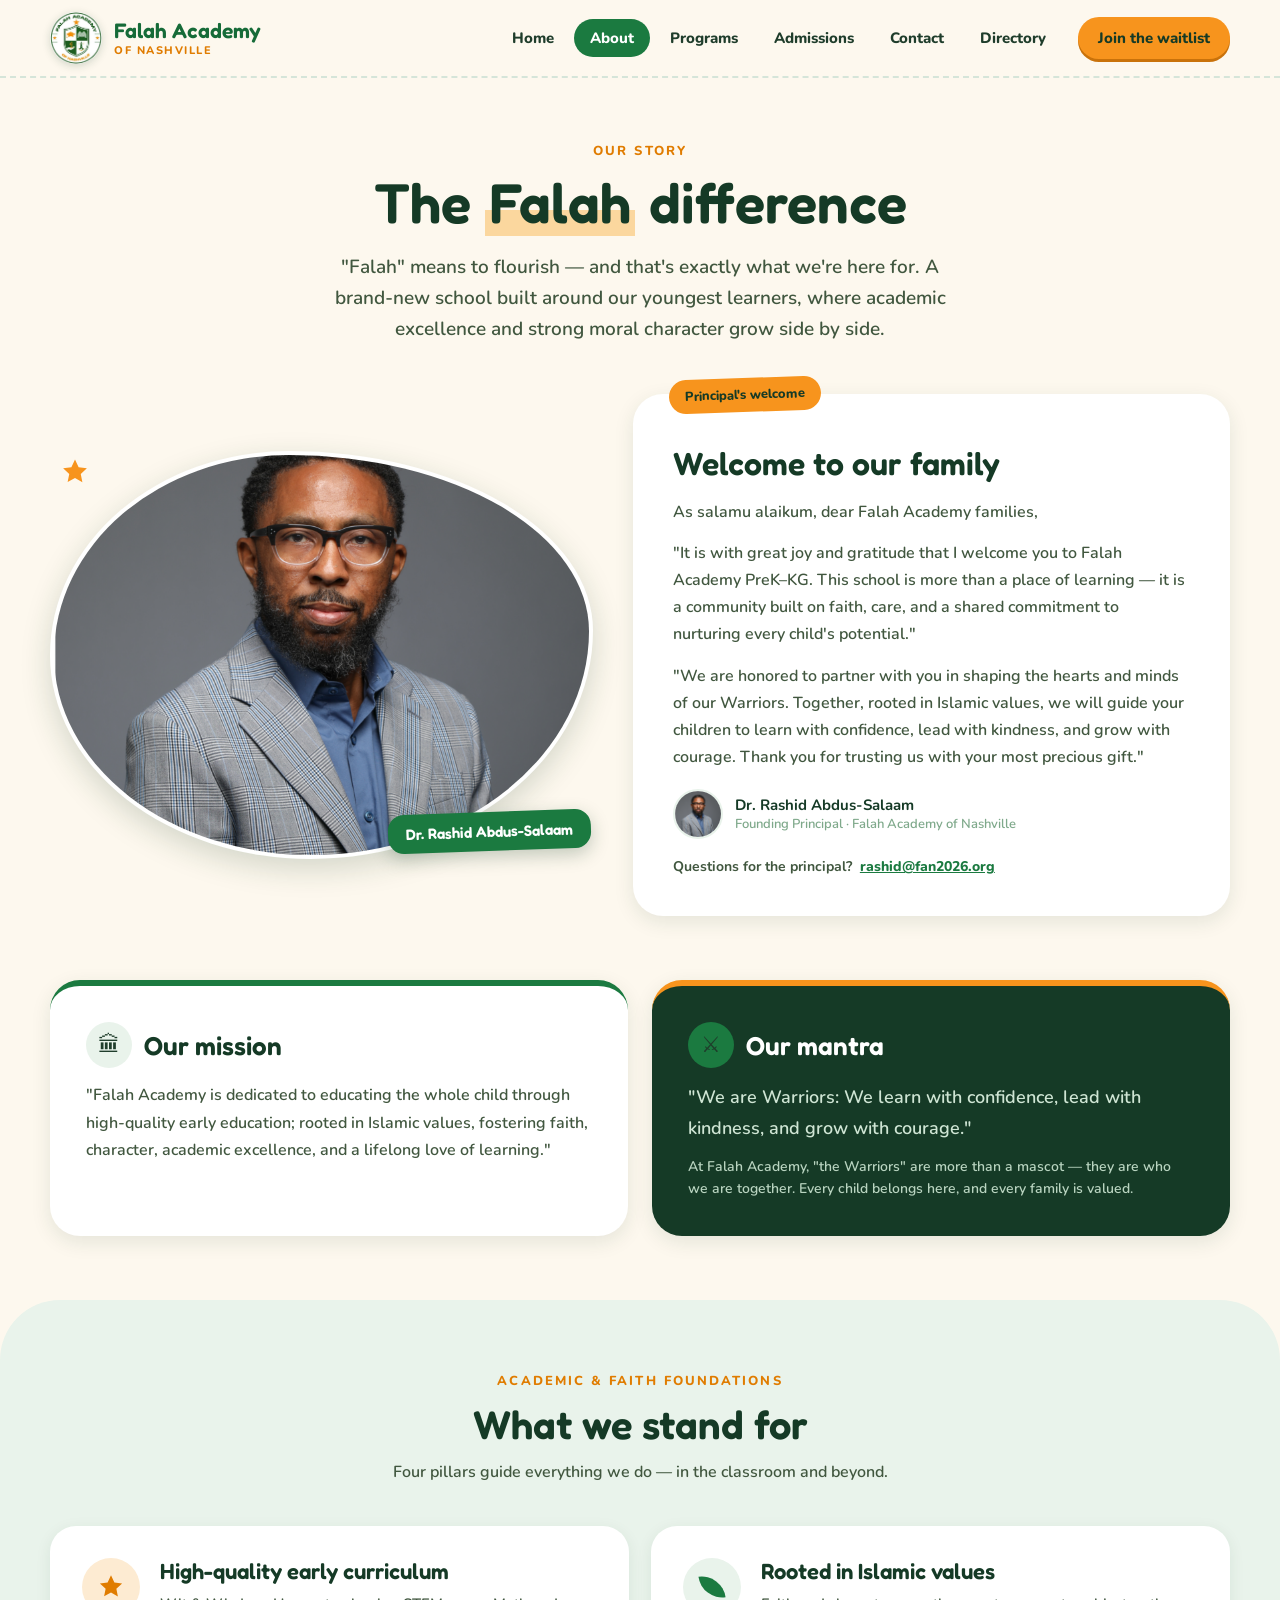
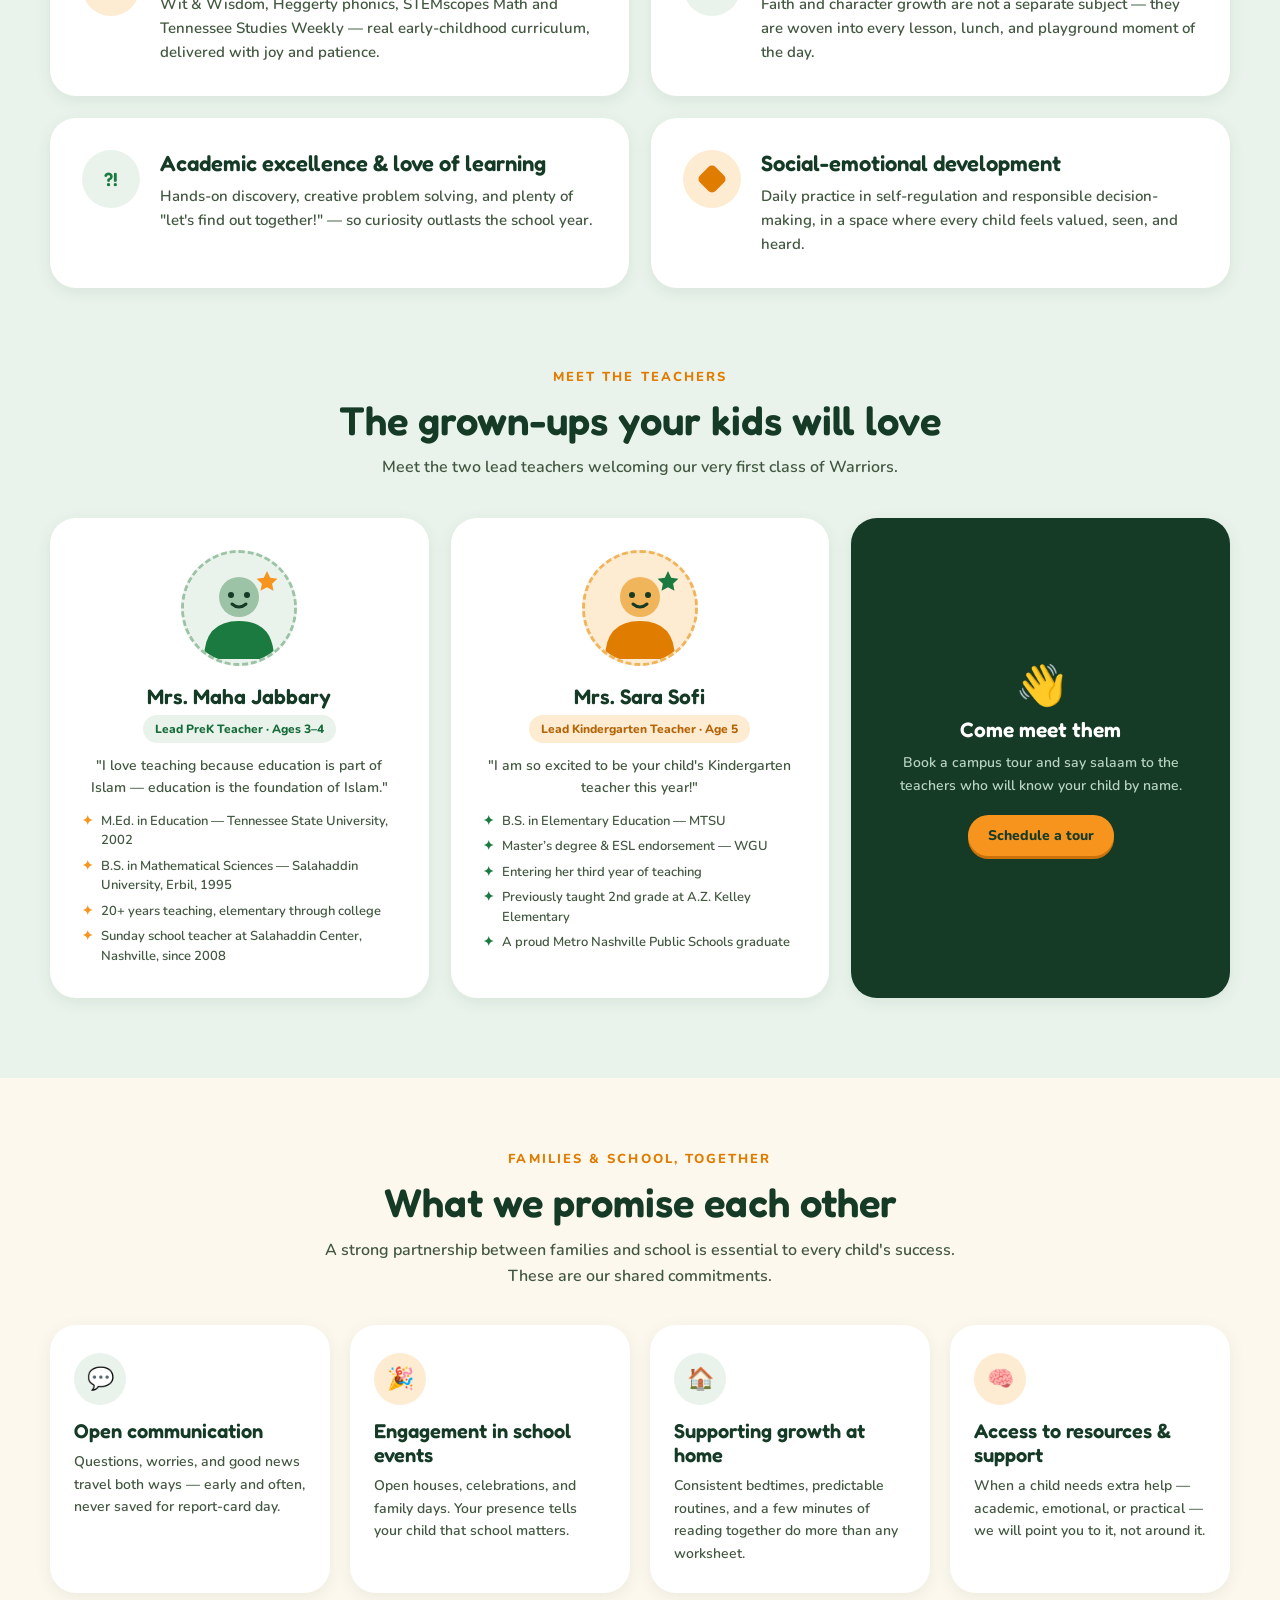
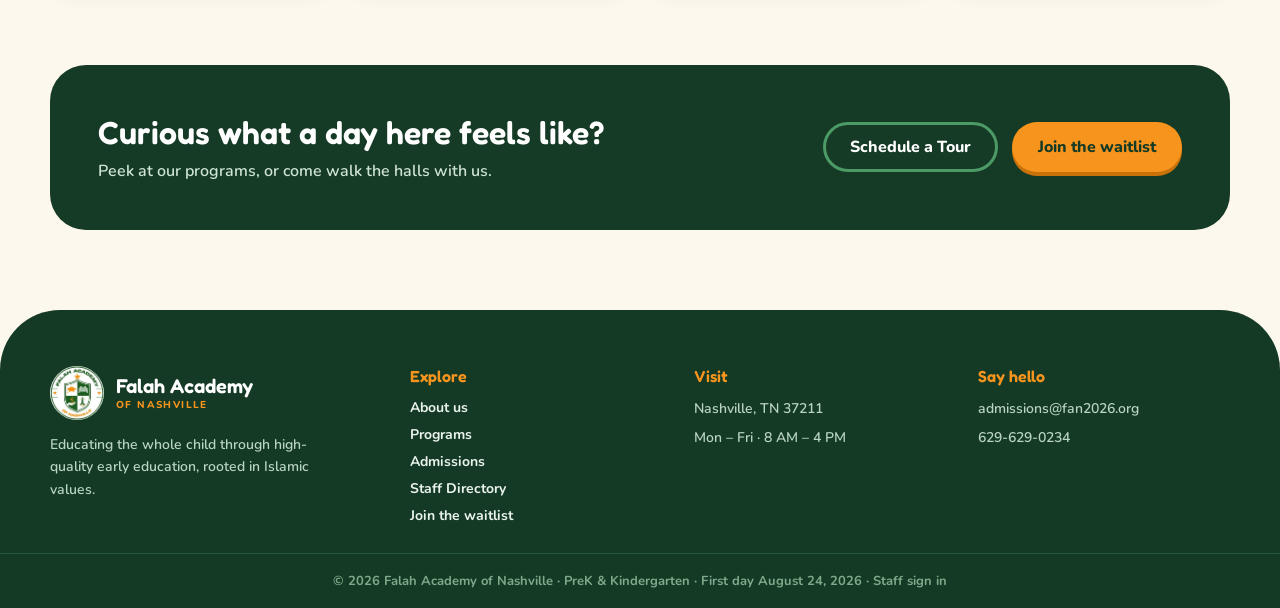
==== About.html @ 2a2e15cc "Add a public staff directory, editable by master accounts New Directory.html lists staff (name, role" ====
<!DOCTYPE html>
<html lang="en">
<head>
<meta charset="utf-8">
<meta name="viewport" content="width=device-width, initial-scale=1">
<title>About — Falah Academy of Nashville</title>
<link rel="preconnect" href="https://fonts.googleapis.com">
<link rel="preconnect" href="https://fonts.gstatic.com" crossorigin>
<link href="https://fonts.googleapis.com/css2?family=Fredoka:wght@400;500;600;700&family=Nunito:wght@400;600;700;800;900&display=swap" rel="stylesheet">
<link rel="icon" href="assets/logo.jpeg">
<meta name="description" content="Meet the team and mission behind Falah Academy of Nashville — academic excellence and strong moral character for PreK & Kindergarten.">
<style>
html,body{margin:0;padding:0;background:#FDF8EE;color:#1F3D2B;font-family:'Nunito',sans-serif}
a{color:#1B7A40}
a:hover{color:#E07C00}
::selection{background:#FBD79E}

.nav-link{text-decoration:none;font:800 15px 'Nunito',sans-serif;color:#1F3D2B;padding:9px 16px;border-radius:999px;transition:background .15s,color .15s}
.nav-link:hover{background:#E9F3EB;color:#1F3D2B}
.nav-link.active{color:#fff;background:#1B7A40}
.nav-link.active:hover{background:#1B7A40;color:#fff}

.cta-pill{text-decoration:none;font:800 15px 'Nunito',sans-serif;color:#153A26;background:#F7941D;padding:11px 20px;border-radius:999px;box-shadow:0 3px 0 #C9720A;white-space:nowrap;display:inline-block;transition:transform .15s,box-shadow .15s}
.cta-pill:hover{transform:translateY(-2px);box-shadow:0 5px 0 #C9720A;color:#153A26}

.cta-pill-lg{text-decoration:none;font:800 16px 'Nunito',sans-serif;color:#153A26;background:#F7941D;padding:14px 26px;border-radius:999px;box-shadow:0 4px 0 #C9720A;display:inline-block;transition:transform .15s}
.cta-pill-lg:hover{transform:translateY(-2px);color:#153A26}

.btn-outline{text-decoration:none;font:800 16px 'Nunito',sans-serif;color:#fff;border:3px solid #4C9A66;padding:11px 24px;border-radius:999px;display:inline-block;transition:background .15s,color .15s}
.btn-outline:hover{background:#1B7A40;color:#fff}

.contact-cta{text-decoration:none;font:800 14px 'Nunito',sans-serif;color:#153A26;background:#F7941D;padding:11px 20px;border-radius:999px;box-shadow:0 3px 0 #C9720A;display:inline-block;transition:transform .15s}
.contact-cta:hover{transform:translateY(-2px);color:#153A26}

.footer-link{color:#EAF3EC;text-decoration:none;transition:color .15s}
.footer-link:hover{color:#F7941D}

.footer-muted-link{color:#B9D4C0;text-decoration:none;transition:color .15s}
.footer-muted-link:hover{color:#F7941D}
</style>
<link rel="stylesheet" href="assets/site.css">
<script defer src="assets/site.js"></script>
</head>
<body>

<header style="position:sticky;top:0;z-index:50;background:rgba(253,248,238,.94);backdrop-filter:blur(8px);border-bottom:2px dashed #D5E5D9">
  <div class="hdr" style="max-width:1180px;margin:0 auto;padding:12px 24px;display:flex;align-items:center;gap:16px">
    <a href="index.html" style="display:flex;align-items:center;gap:12px;text-decoration:none;color:#153A26">
      <img src="assets/logo.jpeg" alt="Falah Academy of Nashville crest" style="width:52px;height:52px;border-radius:50%;background:#fff;object-fit:cover;box-shadow:0 2px 8px rgba(20,60,35,.18)">
      <span style="display:flex;flex-direction:column;line-height:1.05">
        <span style="font:600 21px 'Fredoka',sans-serif;color:#166B38">Falah Academy</span>
        <span style="font:800 11px 'Nunito',sans-serif;letter-spacing:.14em;text-transform:uppercase;color:#E07C00">of Nashville</span>
      </span>
    </a>
    <nav style="margin-left:auto;display:flex;align-items:center;gap:4px">
      <a href="index.html" class="nav-link">Home</a>
      <a href="About.html" class="nav-link active">About</a>
      <a href="Programs.html" class="nav-link">Programs</a>
      <a href="Admissions.html" class="nav-link">Admissions</a>
      <a href="Contact.html" class="nav-link">Contact</a>
      <a href="Directory.html" class="nav-link">Directory</a>
    </nav>
    <a href="Apply.html" class="cta-pill">Join the waitlist</a>
  </div>
</header>

<section style="max-width:1180px;margin:0 auto;padding:64px 24px 48px;text-align:center">
  <div style="font:800 13px 'Nunito',sans-serif;letter-spacing:.16em;text-transform:uppercase;color:#E07C00;margin-bottom:12px">Our story</div>
  <h1 style="font:600 56px/1.1 'Fredoka',sans-serif;color:#153A26;margin:0 0 18px">The <span style="background:linear-gradient(transparent 62%, #FBD79E 62%);padding:0 4px">Falah</span> difference</h1>
  <p style="font:600 19px/1.65 'Nunito',sans-serif;color:#41573F;max-width:640px;margin:0 auto;text-wrap:pretty">"Falah" means to flourish — and that's exactly what we're here for. A brand-new school built around our youngest learners, where academic excellence and strong moral character grow side by side.</p>
</section>

<section class="rg2" style="max-width:1180px;margin:0 auto;padding:0 24px 64px;display:grid;grid-template-columns:1fr 1.1fr;gap:40px;align-items:center">
  <div style="position:relative">
    <div style="padding:4px;background:#fff;border-radius:44% 56% 52% 48% / 50% 44% 56% 50%;box-shadow:0 10px 30px rgba(20,60,35,.18)">
      <img src="assets/principal.png" alt="Dr. Rashid Abdus-Salaam, Founding Principal" style="display:block;width:100%;height:400px;object-fit:cover;border-radius:44% 56% 52% 48% / 50% 44% 56% 50%">
    </div>
    <div style="position:absolute;bottom:8px;right:2px;background:#1B7A40;color:#fff;font:600 15px 'Fredoka',sans-serif;padding:10px 18px;border-radius:16px;box-shadow:0 6px 18px rgba(20,60,35,.25);transform:rotate(-2deg)">Dr. Rashid Abdus-Salaam</div>
    <svg viewBox="0 0 24 24" style="position:absolute;top:6px;left:10px;width:30px;height:30px;fill:#F7941D"><path d="M12 2l2.9 6.2 6.6.8-4.9 4.6 1.3 6.5L12 16.8 6.1 20l1.3-6.5L2.5 9l6.6-.8z"></path></svg>
  </div>
  <div style="background:#fff;border-radius:30px;padding:40px;box-shadow:0 6px 20px rgba(20,60,35,.10);position:relative">
    <div style="position:absolute;top:-16px;left:36px;background:#F7941D;color:#153A26;font:800 13px 'Nunito',sans-serif;padding:8px 16px;border-radius:999px;transform:rotate(-2deg)">Principal's welcome</div>
    <h2 style="font:600 32px 'Fredoka',sans-serif;color:#153A26;margin:10px 0 16px">Welcome to our family</h2>
    <p style="font:600 16px/1.7 'Nunito',sans-serif;color:#41573F;margin:0 0 14px">As salamu alaikum, dear Falah Academy families,</p>
    <p style="font:600 16px/1.7 'Nunito',sans-serif;color:#41573F;margin:0 0 14px">"It is with great joy and gratitude that I welcome you to Falah Academy PreK&ndash;KG. This school is more than a place of learning &mdash; it is a community built on faith, care, and a shared commitment to nurturing every child's potential."</p>
    <p style="font:600 16px/1.7 'Nunito',sans-serif;color:#41573F;margin:0 0 18px">"We are honored to partner with you in shaping the hearts and minds of our Warriors. Together, rooted in Islamic values, we will guide your children to learn with confidence, lead with kindness, and grow with courage. Thank you for trusting us with your most precious gift."</p>
    <div style="display:flex;align-items:center;gap:12px;margin-bottom:18px">
      <img src="assets/principal.png" alt="" style="width:46px;height:46px;border-radius:50%;object-fit:cover;border:2px solid #E9F3EB">
      <div><div style="font:700 15px 'Nunito',sans-serif;color:#153A26">Dr. Rashid Abdus-Salaam</div><div style="font:600 13px 'Nunito',sans-serif;color:#7FA98B">Founding Principal · Falah Academy of Nashville</div></div>
    </div>
    <div style="display:flex;gap:8px;flex-wrap:wrap;align-items:center;font:700 14px 'Nunito',sans-serif;color:#41573F">
      <span>Questions for the principal?</span><a href="mailto:rashid@fan2026.org" style="font-weight:800">rashid@fan2026.org</a>
    </div>
  </div>
</section>

<section style="max-width:1180px;margin:0 auto;padding:0 24px 64px">
  <div class="rg2" style="display:grid;grid-template-columns:1fr 1fr;gap:24px">
    <div style="background:#fff;border-radius:30px;padding:36px;box-shadow:0 6px 20px rgba(20,60,35,.10);border-top:6px solid #1B7A40">
      <div style="display:flex;align-items:center;gap:12px;margin-bottom:14px">
        <div style="width:46px;height:46px;border-radius:50%;background:#E9F3EB;display:flex;align-items:center;justify-content:center;font-size:22px">&#127963;</div>
        <h2 style="font:600 26px 'Fredoka',sans-serif;color:#153A26;margin:0">Our mission</h2>
      </div>
      <p style="font:600 16px/1.7 'Nunito',sans-serif;color:#41573F;margin:0">"Falah Academy is dedicated to educating the whole child through high-quality early education; rooted in Islamic values, fostering faith, character, academic excellence, and a lifelong love of learning."</p>
    </div>
    <div style="background:#153A26;border-radius:30px;padding:36px;box-shadow:0 6px 20px rgba(20,60,35,.10);border-top:6px solid #F7941D">
      <div style="display:flex;align-items:center;gap:12px;margin-bottom:14px">
        <div style="width:46px;height:46px;border-radius:50%;background:#1B7A40;display:flex;align-items:center;justify-content:center;font-size:22px">&#9876;</div>
        <h2 style="font:600 26px 'Fredoka',sans-serif;color:#fff;margin:0">Our mantra</h2>
      </div>
      <p style="font:600 18px/1.7 'Nunito',sans-serif;color:#CFE5D4;margin:0 0 12px">"We are Warriors: We learn with confidence, lead with kindness, and grow with courage."</p>
      <p style="font:600 14px/1.6 'Nunito',sans-serif;color:#B9D4C0;margin:0">At Falah Academy, "the Warriors" are more than a mascot &mdash; they are who we are together. Every child belongs here, and every family is valued.</p>
    </div>
  </div>
</section>

<section style="background:#E9F3EB;border-radius:60px 60px 0 0">
  <div style="max-width:1180px;margin:0 auto;padding:72px 24px">
    <div style="text-align:center;margin-bottom:40px">
      <div style="font:800 13px 'Nunito',sans-serif;letter-spacing:.16em;text-transform:uppercase;color:#E07C00;margin-bottom:10px">Academic &amp; faith foundations</div>
      <h2 style="font:600 40px 'Fredoka',sans-serif;color:#153A26;margin:0 0 12px">What we stand for</h2>
      <p style="font:600 16px/1.6 'Nunito',sans-serif;color:#41573F;margin:0;max-width:660px;margin-left:auto;margin-right:auto">Four pillars guide everything we do &mdash; in the classroom and beyond.</p>
    </div>
    <div class="rg2" style="display:grid;grid-template-columns:1fr 1fr;gap:22px">
      <div style="background:#fff;border-radius:26px;padding:32px;box-shadow:0 4px 16px rgba(20,60,35,.08);display:flex;gap:20px">
        <div style="flex-shrink:0;width:58px;height:58px;border-radius:50%;background:#FDEBD2;display:flex;align-items:center;justify-content:center"><svg viewBox="0 0 24 24" style="width:28px;height:28px;fill:#E07C00"><path d="M12 2l2.9 6.2 6.6.8-4.9 4.6 1.3 6.5L12 16.8 6.1 20l1.3-6.5L2.5 9l6.6-.8z"></path></svg></div>
        <div>
          <h3 style="font:600 22px 'Fredoka',sans-serif;color:#153A26;margin:0 0 8px">High-quality early curriculum</h3>
          <p style="font:600 15px/1.6 'Nunito',sans-serif;color:#41573F;margin:0">Wit &amp; Wisdom, Heggerty phonics, STEMscopes Math and Tennessee Studies Weekly &mdash; real early-childhood curriculum, delivered with joy and patience.</p>
        </div>
      </div>
      <div style="background:#fff;border-radius:26px;padding:32px;box-shadow:0 4px 16px rgba(20,60,35,.08);display:flex;gap:20px">
        <div style="flex-shrink:0;width:58px;height:58px;border-radius:50%;background:#E9F3EB;display:flex;align-items:center;justify-content:center"><div style="width:24px;height:24px;background:#1B7A40;border-radius:0 100% 0 100%;transform:rotate(-8deg)"></div></div>
        <div>
          <h3 style="font:600 22px 'Fredoka',sans-serif;color:#153A26;margin:0 0 8px">Rooted in Islamic values</h3>
          <p style="font:600 15px/1.6 'Nunito',sans-serif;color:#41573F;margin:0">Faith and character growth are not a separate subject &mdash; they are woven into every lesson, lunch, and playground moment of the day.</p>
        </div>
      </div>
      <div style="background:#fff;border-radius:26px;padding:32px;box-shadow:0 4px 16px rgba(20,60,35,.08);display:flex;gap:20px">
        <div style="flex-shrink:0;width:58px;height:58px;border-radius:50%;background:#E9F3EB;display:flex;align-items:center;justify-content:center;font:600 19px 'Fredoka',sans-serif;color:#1B7A40">?!</div>
        <div>
          <h3 style="font:600 22px 'Fredoka',sans-serif;color:#153A26;margin:0 0 8px">Academic excellence &amp; love of learning</h3>
          <p style="font:600 15px/1.6 'Nunito',sans-serif;color:#41573F;margin:0">Hands-on discovery, creative problem solving, and plenty of "let's find out together!" &mdash; so curiosity outlasts the school year.</p>
        </div>
      </div>
      <div style="background:#fff;border-radius:26px;padding:32px;box-shadow:0 4px 16px rgba(20,60,35,.08);display:flex;gap:20px">
        <div style="flex-shrink:0;width:58px;height:58px;border-radius:50%;background:#FDEBD2;display:flex;align-items:center;justify-content:center"><div style="width:22px;height:22px;background:#E07C00;transform:rotate(45deg);border-radius:5px"></div></div>
        <div>
          <h3 style="font:600 22px 'Fredoka',sans-serif;color:#153A26;margin:0 0 8px">Social-emotional development</h3>
          <p style="font:600 15px/1.6 'Nunito',sans-serif;color:#41573F;margin:0">Daily practice in self-regulation and responsible decision-making, in a space where every child feels valued, seen, and heard.</p>
        </div>
      </div>
    </div>
  </div>
</section>

<section style="background:#E9F3EB">
  <div style="max-width:1180px;margin:0 auto;padding:8px 24px 80px">
    <div style="text-align:center;margin-bottom:40px">
      <div style="font:800 13px 'Nunito',sans-serif;letter-spacing:.16em;text-transform:uppercase;color:#E07C00;margin-bottom:10px">Meet the teachers</div>
      <h2 style="font:600 40px 'Fredoka',sans-serif;color:#153A26;margin:0 0 12px">The grown-ups your kids will love</h2>
      <p style="font:600 16px 'Nunito',sans-serif;color:#41573F;margin:0">Meet the two lead teachers welcoming our very first class of Warriors.</p>
    </div>
    <div class="rg3" style="display:grid;grid-template-columns:repeat(3,1fr);gap:22px">
      <div style="background:#fff;border-radius:26px;padding:32px;box-shadow:0 4px 16px rgba(20,60,35,.08);text-align:center">
        <div style="width:110px;height:110px;border-radius:50%;margin:0 auto 18px;background:#E9F3EB;border:3px dashed #9CC3A6;overflow:hidden">
          <svg viewBox="0 0 110 110" style="display:block;width:100%;height:100%" role="img" aria-label="Teacher portrait coming soon">
            <rect width="110" height="110" fill="#E9F3EB"/>
            <circle cx="55" cy="44" r="20" fill="#9CC3A6"/>
            <path d="M20 106 Q20 68 55 68 Q90 68 90 106 Z" fill="#1B7A40"/>
            <circle cx="47" cy="42" r="3" fill="#153A26"/><circle cx="63" cy="42" r="3" fill="#153A26"/>
            <path d="M48 51 Q55 57 62 51" stroke="#153A26" stroke-width="3" fill="none" stroke-linecap="round"/>
            <path d="M83 18 l3.2 6.8 7.2.9-5.3 5 1.4 7.1-6.5-3.5-6.5 3.5 1.4-7.1-5.3-5 7.2-.9z" fill="#F7941D"/>
          </svg>
        </div>
        <h3 style="font:600 21px 'Fredoka',sans-serif;color:#153A26;margin:0 0 6px">Mrs. Maha Jabbary</h3>
        <div style="display:inline-block;background:#E9F3EB;color:#166B38;font:800 12px 'Nunito',sans-serif;padding:6px 12px;border-radius:999px;margin-bottom:12px">Lead PreK Teacher &middot; Ages 3&ndash;4</div>
        <p style="font:600 14px/1.6 'Nunito',sans-serif;color:#41573F;margin:0 0 12px">"I love teaching because education is part of Islam &mdash; education is the foundation of Islam."</p>
        <div style="display:flex;flex-direction:column;gap:6px;text-align:left;font:600 13px/1.5 'Nunito',sans-serif;color:#41573F">
          <div style="display:flex;gap:8px"><span style="color:#F7941D;font-weight:900">&#10022;</span>M.Ed. in Education &mdash; Tennessee State University, 2002</div>
          <div style="display:flex;gap:8px"><span style="color:#F7941D;font-weight:900">&#10022;</span>B.S. in Mathematical Sciences &mdash; Salahaddin University, Erbil, 1995</div>
          <div style="display:flex;gap:8px"><span style="color:#F7941D;font-weight:900">&#10022;</span>20+ years teaching, elementary through college</div>
          <div style="display:flex;gap:8px"><span style="color:#F7941D;font-weight:900">&#10022;</span>Sunday school teacher at Salahaddin Center, Nashville, since 2008</div>
        </div>
      </div>
      <div style="background:#fff;border-radius:26px;padding:32px;box-shadow:0 4px 16px rgba(20,60,35,.08);text-align:center">
        <div style="width:110px;height:110px;border-radius:50%;margin:0 auto 18px;background:#FDEBD2;border:3px dashed #F0B45B;overflow:hidden">
          <svg viewBox="0 0 110 110" style="display:block;width:100%;height:100%" role="img" aria-label="Teacher portrait coming soon">
            <rect width="110" height="110" fill="#FDEBD2"/>
            <circle cx="55" cy="44" r="20" fill="#F0B45B"/>
            <path d="M20 106 Q20 68 55 68 Q90 68 90 106 Z" fill="#E07C00"/>
            <circle cx="47" cy="42" r="3" fill="#153A26"/><circle cx="63" cy="42" r="3" fill="#153A26"/>
            <path d="M48 51 Q55 57 62 51" stroke="#153A26" stroke-width="3" fill="none" stroke-linecap="round"/>
            <path d="M83 18 l3.2 6.8 7.2.9-5.3 5 1.4 7.1-6.5-3.5-6.5 3.5 1.4-7.1-5.3-5 7.2-.9z" fill="#1B7A40"/>
          </svg>
        </div>
        <h3 style="font:600 21px 'Fredoka',sans-serif;color:#153A26;margin:0 0 6px">Mrs. Sara Sofi</h3>
        <div style="display:inline-block;background:#FDEBD2;color:#B36405;font:800 12px 'Nunito',sans-serif;padding:6px 12px;border-radius:999px;margin-bottom:12px">Lead Kindergarten Teacher &middot; Age 5</div>
        <p style="font:600 14px/1.6 'Nunito',sans-serif;color:#41573F;margin:0 0 12px">"I am so excited to be your child's Kindergarten teacher this year!"</p>
        <div style="display:flex;flex-direction:column;gap:6px;text-align:left;font:600 13px/1.5 'Nunito',sans-serif;color:#41573F">
          <div style="display:flex;gap:8px"><span style="color:#1B7A40;font-weight:900">&#10022;</span>B.S. in Elementary Education &mdash; MTSU</div>
          <div style="display:flex;gap:8px"><span style="color:#1B7A40;font-weight:900">&#10022;</span>Master&rsquo;s degree &amp; ESL endorsement &mdash; WGU</div>
          <div style="display:flex;gap:8px"><span style="color:#1B7A40;font-weight:900">&#10022;</span>Entering her third year of teaching</div>
          <div style="display:flex;gap:8px"><span style="color:#1B7A40;font-weight:900">&#10022;</span>Previously taught 2nd grade at A.Z. Kelley Elementary</div>
          <div style="display:flex;gap:8px"><span style="color:#1B7A40;font-weight:900">&#10022;</span>A proud Metro Nashville Public Schools graduate</div>
        </div>
      </div>
      <div style="background:#153A26;border-radius:26px;padding:32px;box-shadow:0 4px 16px rgba(20,60,35,.08);text-align:center;display:flex;flex-direction:column;justify-content:center">
        <div style="font:600 40px 'Fredoka',sans-serif;color:#F7941D;margin-bottom:8px">&#128075;</div>
        <h3 style="font:600 21px 'Fredoka',sans-serif;color:#fff;margin:0 0 10px">Come meet them</h3>
        <p style="font:600 14px/1.6 'Nunito',sans-serif;color:#B9D4C0;margin:0 0 18px">Book a campus tour and say salaam to the teachers who will know your child by name.</p>
        <a href="Contact.html" class="contact-cta" style="align-self:center">Schedule a tour</a>
      </div>
    </div>
  </div>
</section>

<section style="max-width:1180px;margin:0 auto;padding:72px 24px 0">
  <div style="text-align:center;max-width:660px;margin:0 auto 36px">
    <div style="font:800 13px 'Nunito',sans-serif;letter-spacing:.16em;text-transform:uppercase;color:#E07C00;margin-bottom:10px">Families &amp; school, together</div>
    <h2 style="font:600 40px 'Fredoka',sans-serif;color:#153A26;margin:0 0 12px">What we promise each other</h2>
    <p style="font:600 16px/1.6 'Nunito',sans-serif;color:#41573F;margin:0">A strong partnership between families and school is essential to every child's success. These are our shared commitments.</p>
  </div>
  <div class="rg4" style="display:grid;grid-template-columns:repeat(4,1fr);gap:20px">
      <div style="background:#fff;border-radius:26px;padding:28px 24px;box-shadow:0 4px 16px rgba(20,60,35,.08)">
        <div style="width:52px;height:52px;border-radius:50%;background:#E9F3EB;color:#1B7A40;display:flex;align-items:center;justify-content:center;font-size:22px;margin-bottom:14px">&#128172;</div>
        <h3 style="font:600 20px 'Fredoka',sans-serif;color:#153A26;margin:0 0 8px">Open communication</h3>
        <p style="font:600 14px/1.6 'Nunito',sans-serif;color:#41573F;margin:0">Questions, worries, and good news travel both ways &mdash; early and often, never saved for report-card day.</p>
      </div>
      <div style="background:#fff;border-radius:26px;padding:28px 24px;box-shadow:0 4px 16px rgba(20,60,35,.08)">
        <div style="width:52px;height:52px;border-radius:50%;background:#FDEBD2;color:#E07C00;display:flex;align-items:center;justify-content:center;font-size:22px;margin-bottom:14px">&#127881;</div>
        <h3 style="font:600 20px 'Fredoka',sans-serif;color:#153A26;margin:0 0 8px">Engagement in school events</h3>
        <p style="font:600 14px/1.6 'Nunito',sans-serif;color:#41573F;margin:0">Open houses, celebrations, and family days. Your presence tells your child that school matters.</p>
      </div>
      <div style="background:#fff;border-radius:26px;padding:28px 24px;box-shadow:0 4px 16px rgba(20,60,35,.08)">
        <div style="width:52px;height:52px;border-radius:50%;background:#E9F3EB;color:#1B7A40;display:flex;align-items:center;justify-content:center;font-size:22px;margin-bottom:14px">&#127968;</div>
        <h3 style="font:600 20px 'Fredoka',sans-serif;color:#153A26;margin:0 0 8px">Supporting growth at home</h3>
        <p style="font:600 14px/1.6 'Nunito',sans-serif;color:#41573F;margin:0">Consistent bedtimes, predictable routines, and a few minutes of reading together do more than any worksheet.</p>
      </div>
      <div style="background:#fff;border-radius:26px;padding:28px 24px;box-shadow:0 4px 16px rgba(20,60,35,.08)">
        <div style="width:52px;height:52px;border-radius:50%;background:#FDEBD2;color:#E07C00;display:flex;align-items:center;justify-content:center;font-size:22px;margin-bottom:14px">&#129504;</div>
        <h3 style="font:600 20px 'Fredoka',sans-serif;color:#153A26;margin:0 0 8px">Access to resources &amp; support</h3>
        <p style="font:600 14px/1.6 'Nunito',sans-serif;color:#41573F;margin:0">When a child needs extra help &mdash; academic, emotional, or practical &mdash; we will point you to it, not around it.</p>
      </div>
  </div>
</section>

<section style="max-width:1180px;margin:0 auto;padding:72px 24px 8px">
  <div style="background:#153A26;border-radius:36px;padding:48px;display:flex;align-items:center;justify-content:space-between;gap:24px;flex-wrap:wrap">
    <div>
      <h2 style="font:600 32px 'Fredoka',sans-serif;color:#fff;margin:0 0 8px">Curious what a day here feels like?</h2>
      <p style="font:600 16px 'Nunito',sans-serif;color:#CFE5D4;margin:0">Peek at our programs, or come walk the halls with us.</p>
    </div>
    <div style="display:flex;gap:14px;flex-wrap:wrap">
      <a href="Contact.html" class="btn-outline">Schedule a Tour</a>
      <a href="Apply.html" class="cta-pill-lg">Join the waitlist</a>
    </div>
  </div>
</section>

<footer style="background:#143A26;color:#EAF3EC;margin-top:72px;border-radius:60px 60px 0 0">
  <div class="fgrid" style="max-width:1180px;margin:0 auto;padding:56px 24px 28px;display:grid;grid-template-columns:1.3fr 1fr 1fr 1fr;gap:32px">
    <div>
      <div style="display:flex;align-items:center;gap:12px;margin-bottom:14px">
        <img src="assets/logo.jpeg" alt="" style="width:54px;height:54px;border-radius:50%;background:#fff">
        <div style="line-height:1.1"><div style="font:600 20px 'Fredoka',sans-serif;color:#fff">Falah Academy</div><div style="font:800 10px 'Nunito',sans-serif;letter-spacing:.14em;text-transform:uppercase;color:#F7941D">of Nashville</div></div>
      </div>
      <p style="font:600 14px/1.6 'Nunito',sans-serif;color:#B9D4C0;margin:0;max-width:280px">Educating the whole child through high-quality early education, rooted in Islamic values.</p>
    </div>
    <div>
      <div style="font:600 16px 'Fredoka',sans-serif;color:#F7941D;margin-bottom:12px">Explore</div>
      <div style="display:flex;flex-direction:column;gap:8px;font:700 14px 'Nunito',sans-serif">
        <a href="About.html" class="footer-link">About us</a>
        <a href="Programs.html" class="footer-link">Programs</a>
        <a href="Admissions.html" class="footer-link">Admissions</a>
        <a href="Directory.html" class="footer-link">Staff Directory</a>
        <a href="Apply.html" class="footer-link">Join the waitlist</a>
      </div>
    </div>
    <div>
      <div style="font:600 16px 'Fredoka',sans-serif;color:#F7941D;margin-bottom:12px">Visit</div>
      <div style="display:flex;flex-direction:column;gap:8px;font:600 14px/1.5 'Nunito',sans-serif;color:#B9D4C0">
        <span>Nashville, TN 37211</span>
        <span>Mon – Fri · 8 AM – 4 PM</span>
      </div>
    </div>
    <div>
      <div style="font:600 16px 'Fredoka',sans-serif;color:#F7941D;margin-bottom:12px">Say hello</div>
      <div style="display:flex;flex-direction:column;gap:8px;font:600 14px/1.5 'Nunito',sans-serif">
        <a href="mailto:admissions@fan2026.org" class="footer-muted-link">admissions@fan2026.org</a>
        <span style="color:#B9D4C0">629-629-0234</span>
      </div>
    </div>
  </div>
  <div style="border-top:1px solid #24543A;text-align:center;padding:18px 24px;font:700 13px 'Nunito',sans-serif;color:#7FA98B">© 2026 Falah Academy of Nashville · PreK &amp; Kindergarten · First day August 24, 2026 · <a href="Admin.html" class="footer-muted-link" style="color:#7FA98B">Staff sign in</a></div>
</footer>

</body>
</html>
---- assets/site.css ----
/* ============================================================
   Falah Academy — shared polish layer
   Loaded after each page's inline <style>. Handles:
   1. Mobile/tablet responsiveness (the pages use inline styles,
      so overrides here use !important on purpose)
   2. Scroll-reveal animation (paired with assets/site.js)
   3. Small interaction polish (card lift, focus rings)
   ============================================================ */

html{scroll-behavior:smooth}
img{max-width:100%}

/* Focus visibility for keyboard users */
a:focus-visible,button:focus-visible,summary:focus-visible{outline:3px solid #F7941D;outline-offset:2px;border-radius:8px}

/* Gentle lift on small cards (matches the inline card shadow used site-wide) */
div[style*="box-shadow:0 4px 16px"]{transition:transform .25s ease,box-shadow .25s ease}
div[style*="box-shadow:0 4px 16px"]:hover{transform:translateY(-4px);box-shadow:0 12px 28px rgba(20,60,35,.14)}

/* Scroll reveal — .rvl is added by site.js only when JS + motion are OK */
.rvl{opacity:0;transform:translateY(22px);transition:opacity .6s ease,transform .6s ease}
.rvl.in{opacity:1;transform:none}
@media(prefers-reduced-motion:reduce){
  .rvl{opacity:1!important;transform:none!important;transition:none!important}
  html{scroll-behavior:auto}
}

/* ---------- Tablet (≤980px) ---------- */
@media(max-width:980px){
  .hdr{flex-wrap:wrap;row-gap:6px}
  .hdr nav{order:3;width:100%;margin-left:0!important;overflow-x:auto;padding-bottom:6px;-webkit-overflow-scrolling:touch;scrollbar-width:none}
  .hdr nav::-webkit-scrollbar{display:none}
  .hdr .cta-pill{margin-left:auto}

  .rg2{grid-template-columns:1fr!important}
  .rg3{grid-template-columns:1fr 1fr!important}
  .rg4{grid-template-columns:1fr 1fr!important}
  .fgrid{grid-template-columns:1fr 1fr!important}
}

/* ---------- Phone (≤640px) ---------- */
@media(max-width:640px){
  h1{font-size:clamp(34px,9.5vw,44px)!important}
  h2{font-size:clamp(25px,7vw,31px)!important}

  .topbar{font-size:13px!important;padding:8px 14px!important}
  .hdr{gap:10px}
  .hdr img{width:42px!important;height:42px!important}
  .hdr>a>span>span:first-child{font:600 17px 'Fredoka',sans-serif!important}
  .hdr>a>span>span:last-child{font-size:9px!important}
  .hdr .cta-pill{font-size:13px;padding:8px 12px;margin-left:auto}

  .rg2,.rg3,.rg4,.fgrid,.fldg,.field-grid{grid-template-columns:1fr!important}

  .hero-visual{height:320px!important;margin-top:8px}

  /* Programs daily-rhythm timeline: tighter time column */
  .tl{grid-template-columns:52px 20px 1fr!important;gap:0 12px!important}
  .tl>div:nth-child(3n+1){font-size:16px!important;padding-top:16px!important}

  /* Big rounded section corners feel oversized on small screens */
  section[style*="border-radius:60px"],footer[style*="border-radius:60px"]{border-radius:36px 36px 0 0!important}
}
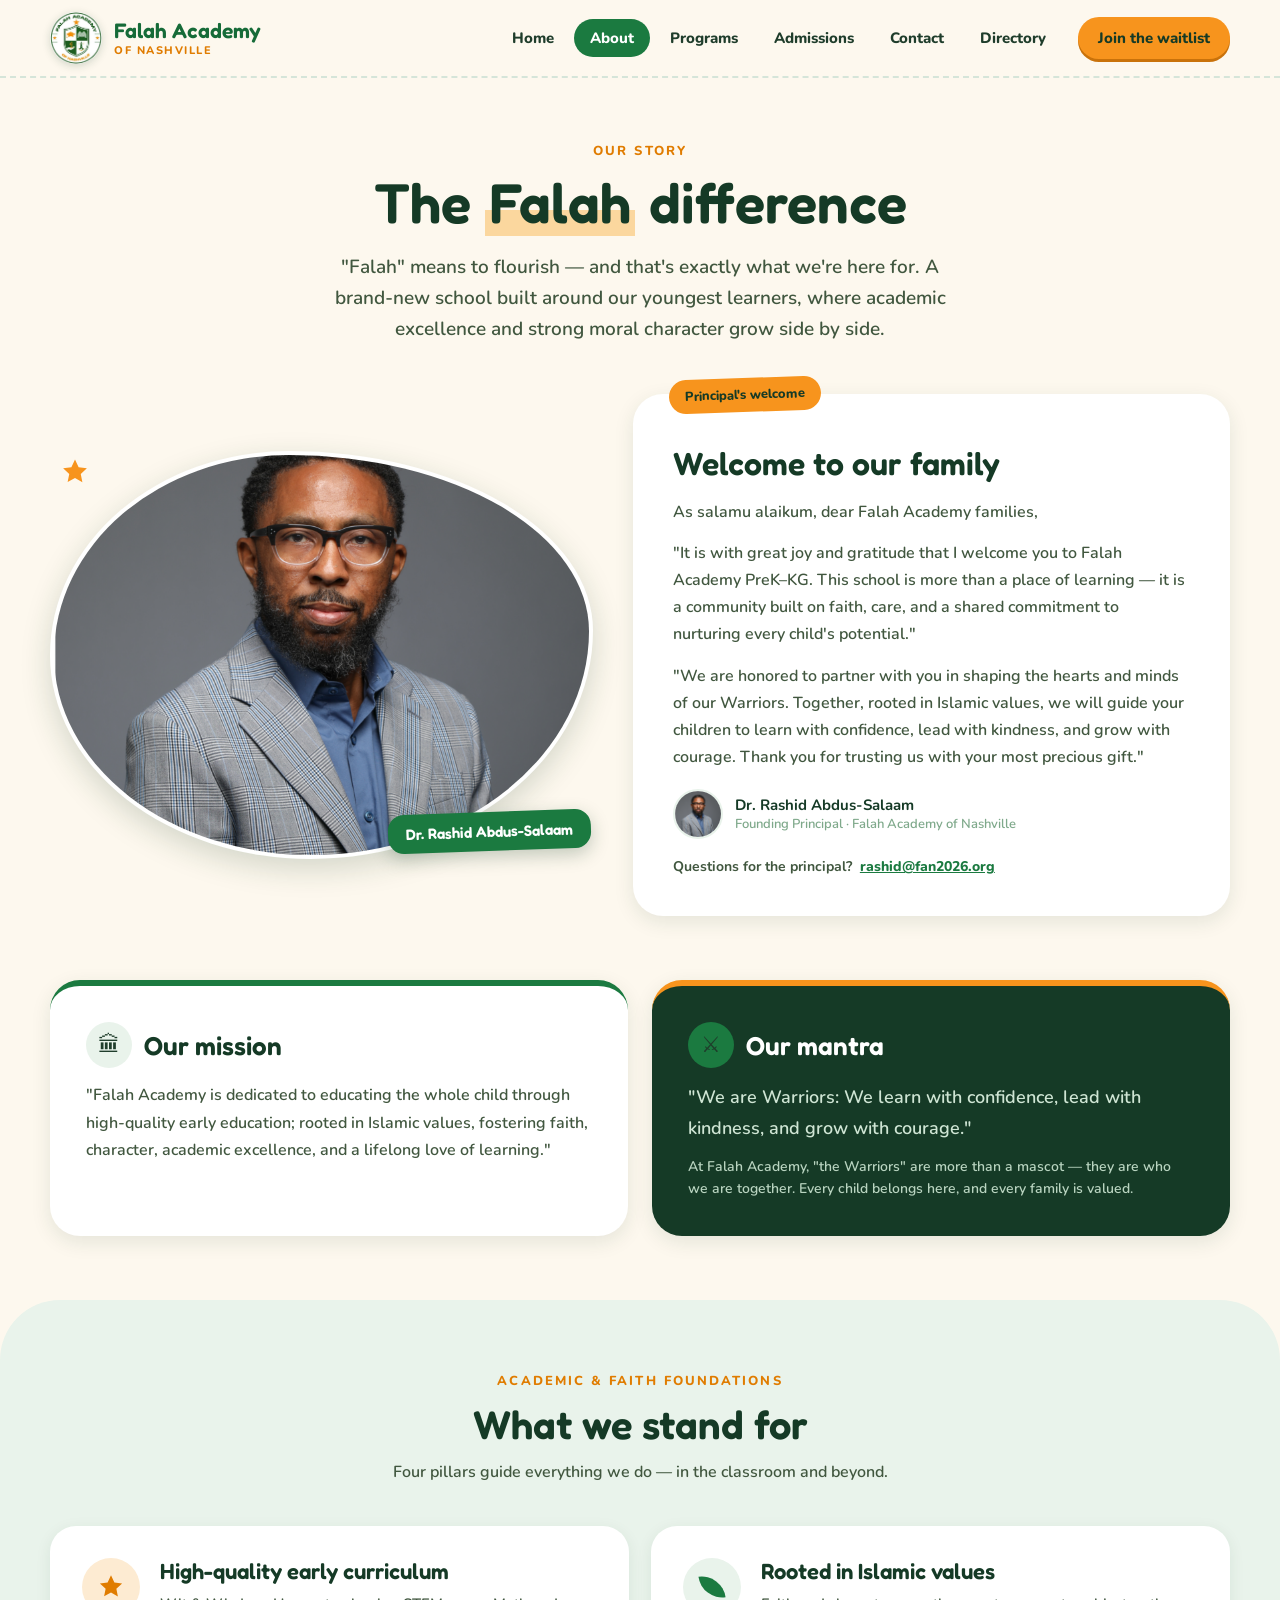
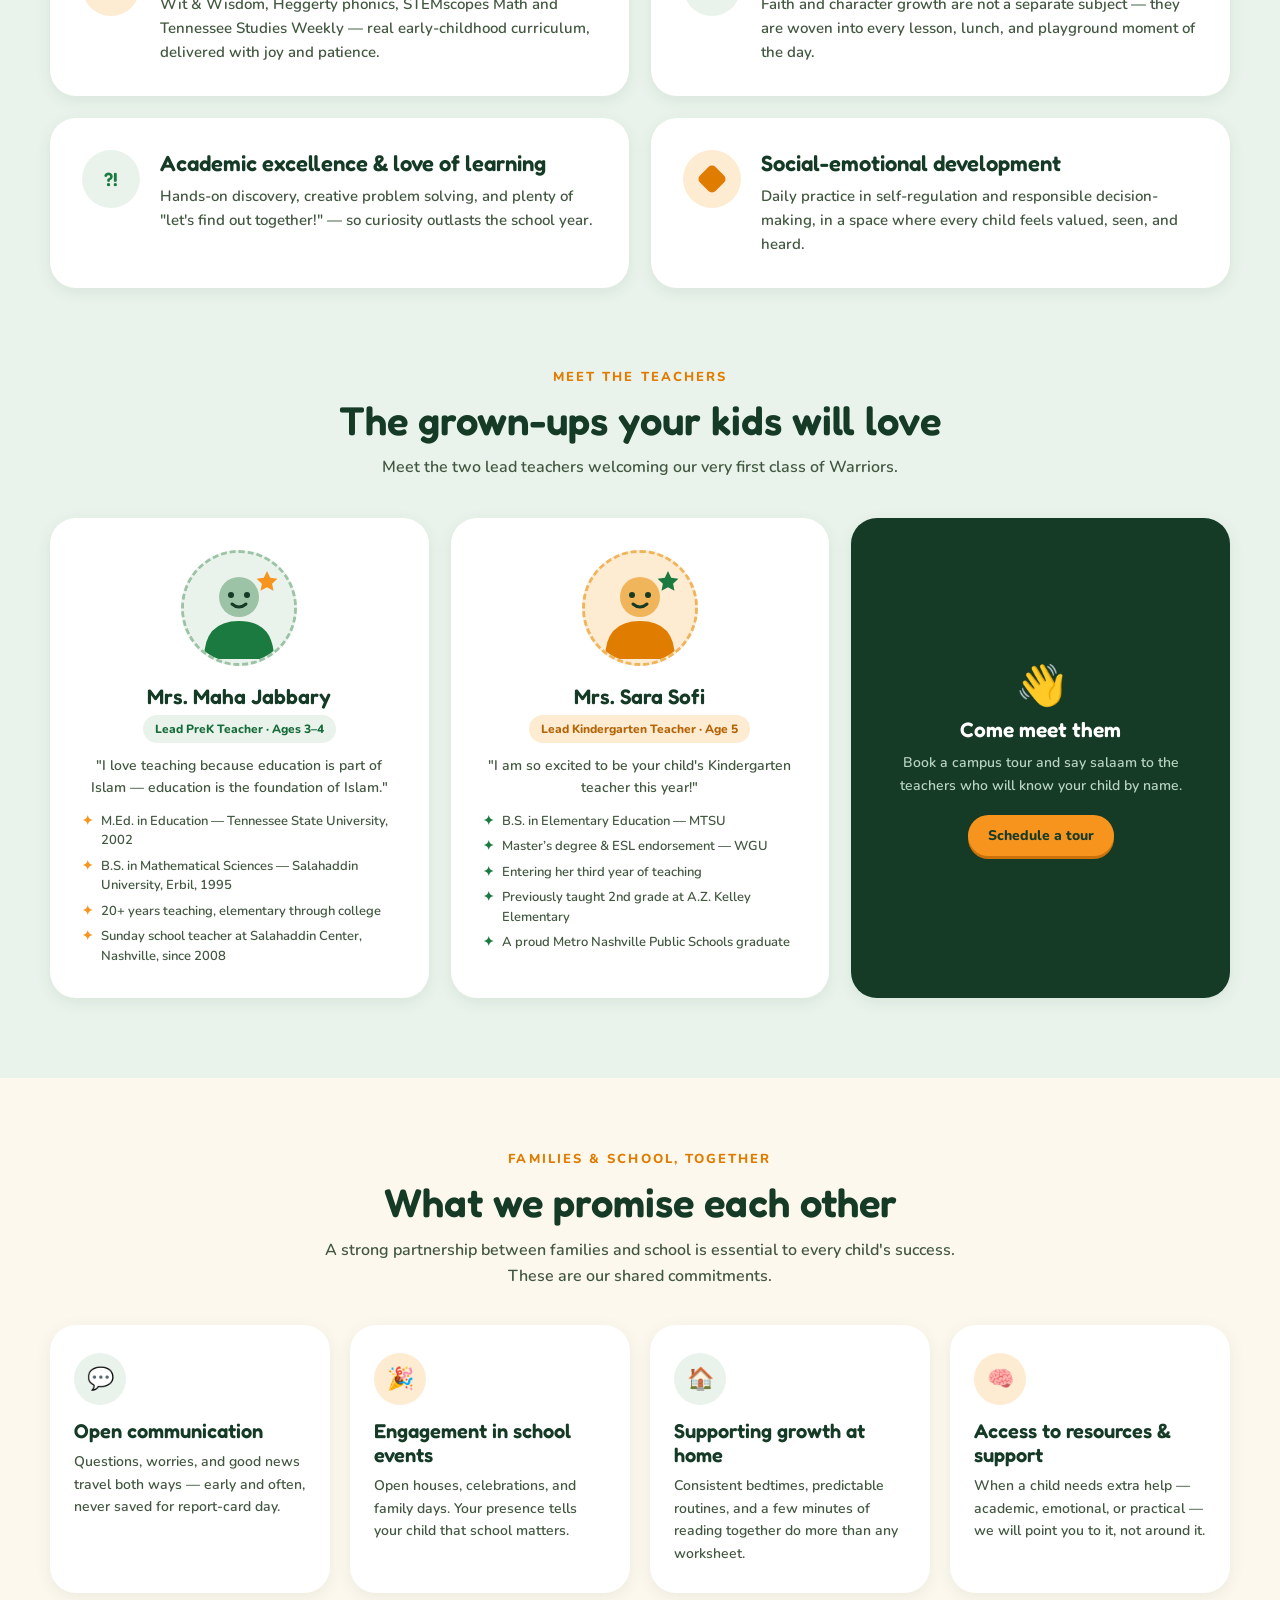
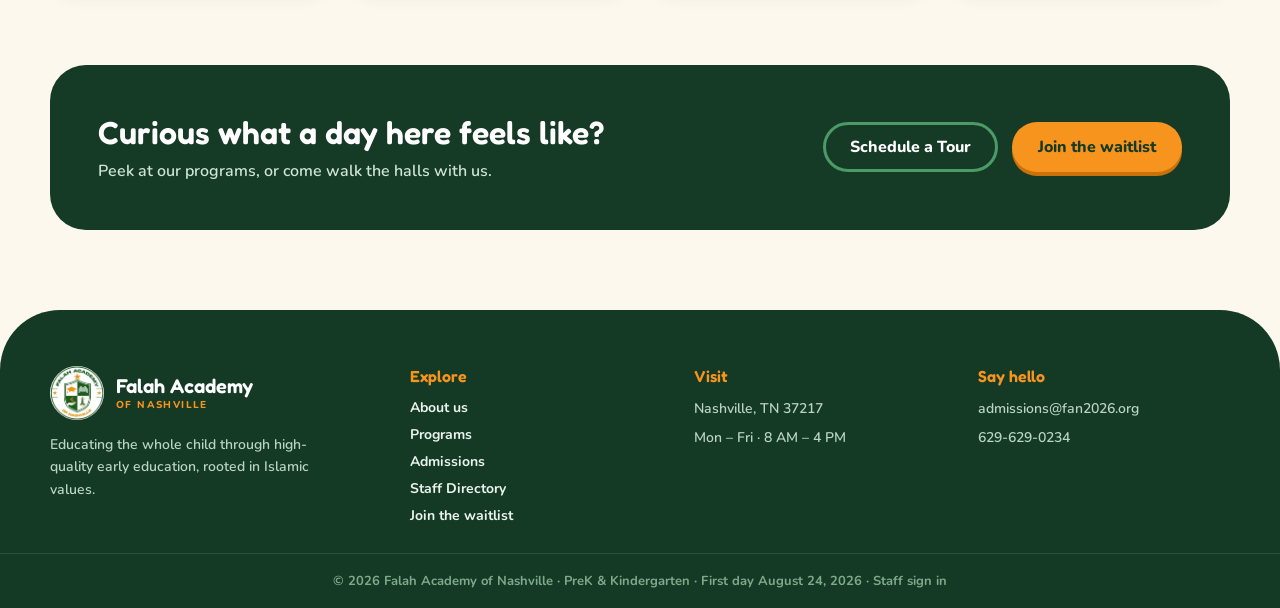
==== commit d3028f30: "Correct the school zip code to 37217 Replaces 37211 everywhere it appeared: the footer address on al" ====
--- a/About.html
+++ b/About.html
@@ -280,7 +280,7 @@
     <div>
       <div style="font:600 16px 'Fredoka',sans-serif;color:#F7941D;margin-bottom:12px">Visit</div>
       <div style="display:flex;flex-direction:column;gap:8px;font:600 14px/1.5 'Nunito',sans-serif;color:#B9D4C0">
-        <span>Nashville, TN 37211</span>
+        <span>Nashville, TN 37217</span>
         <span>Mon – Fri · 8 AM – 4 PM</span>
       </div>
     </div>
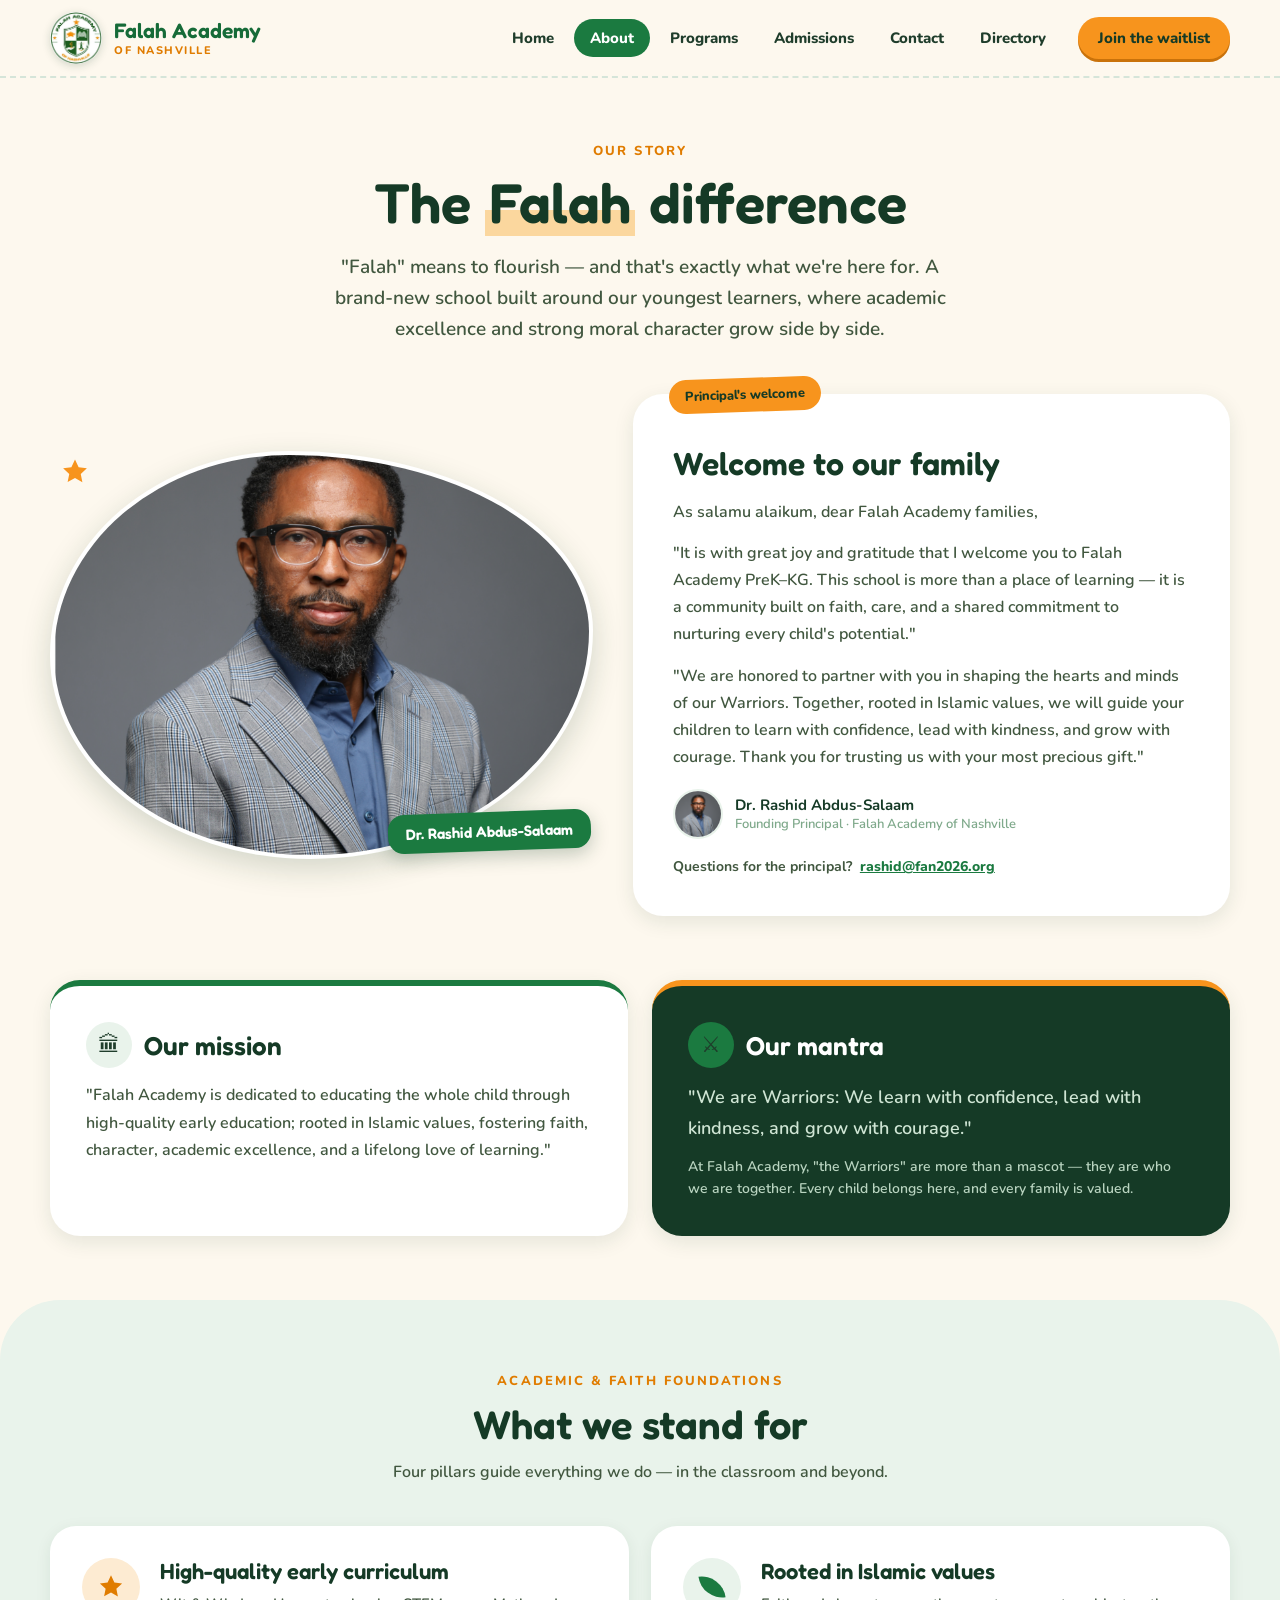
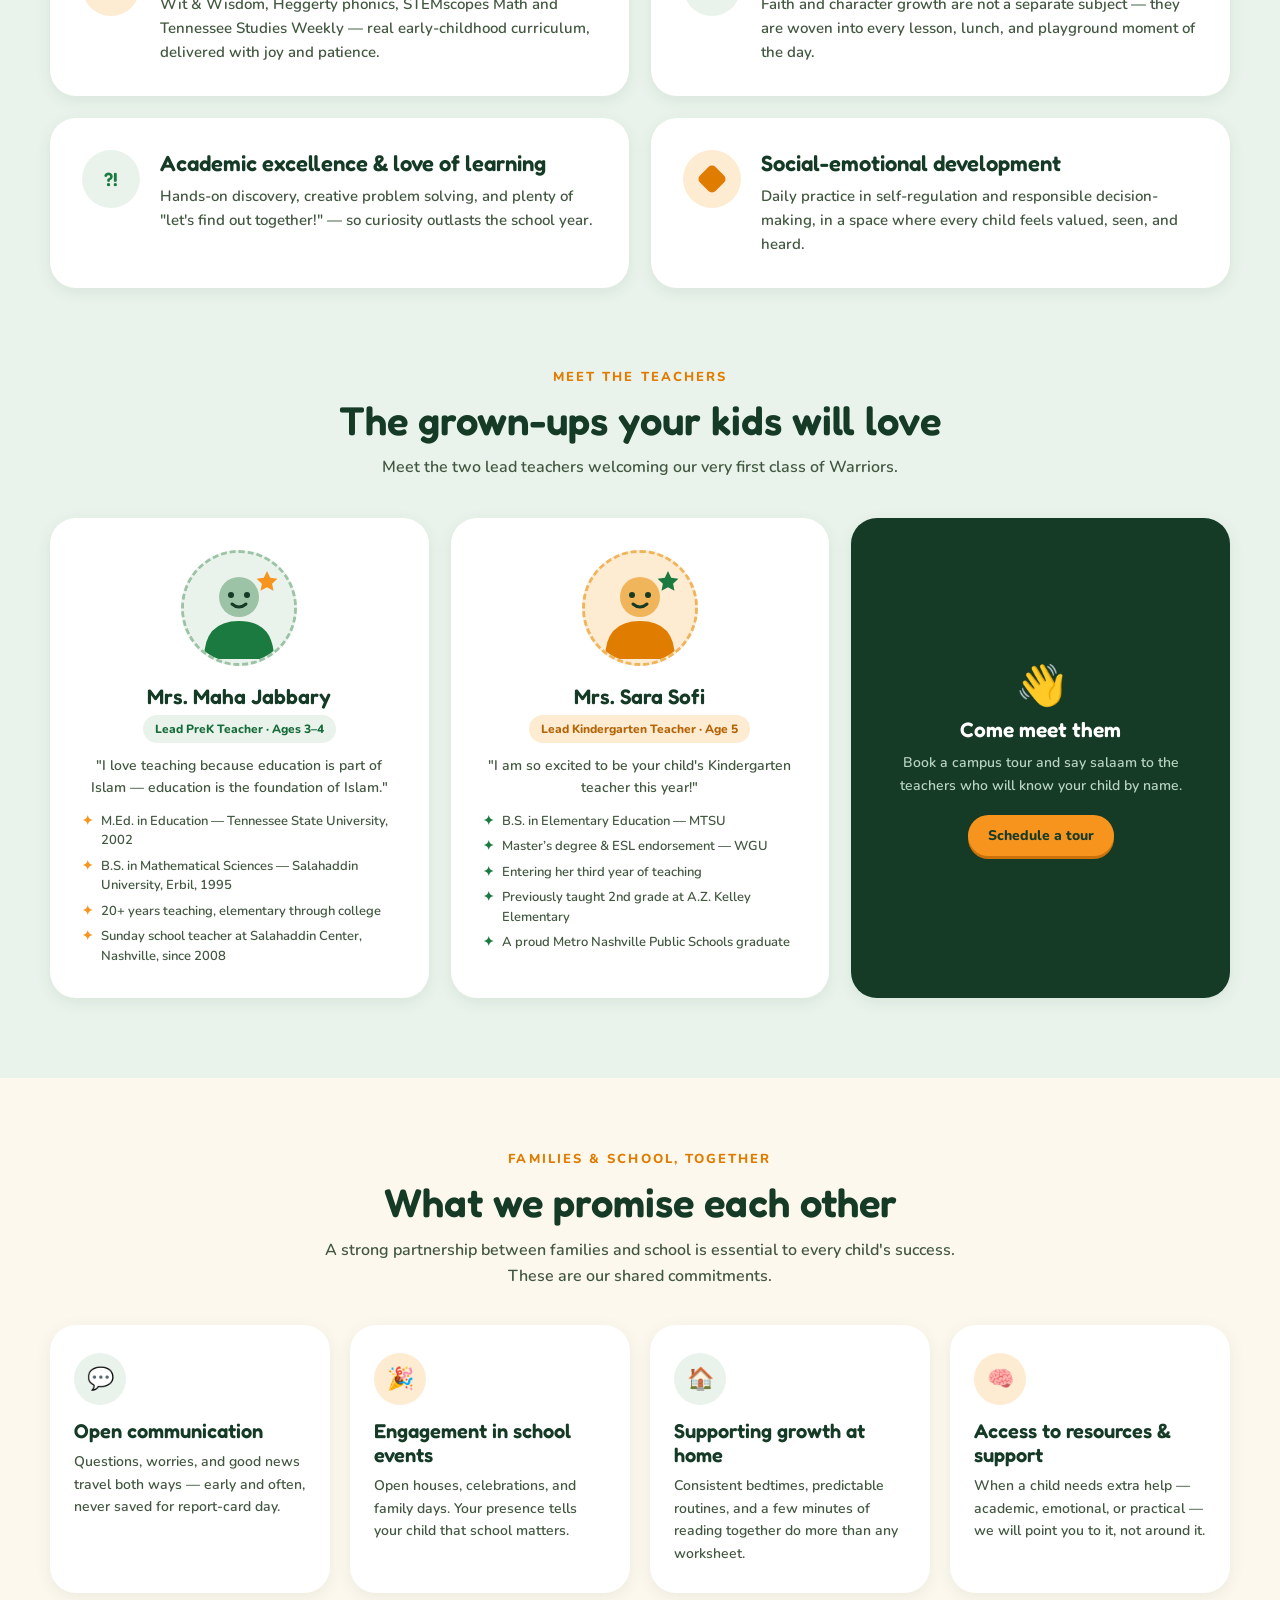
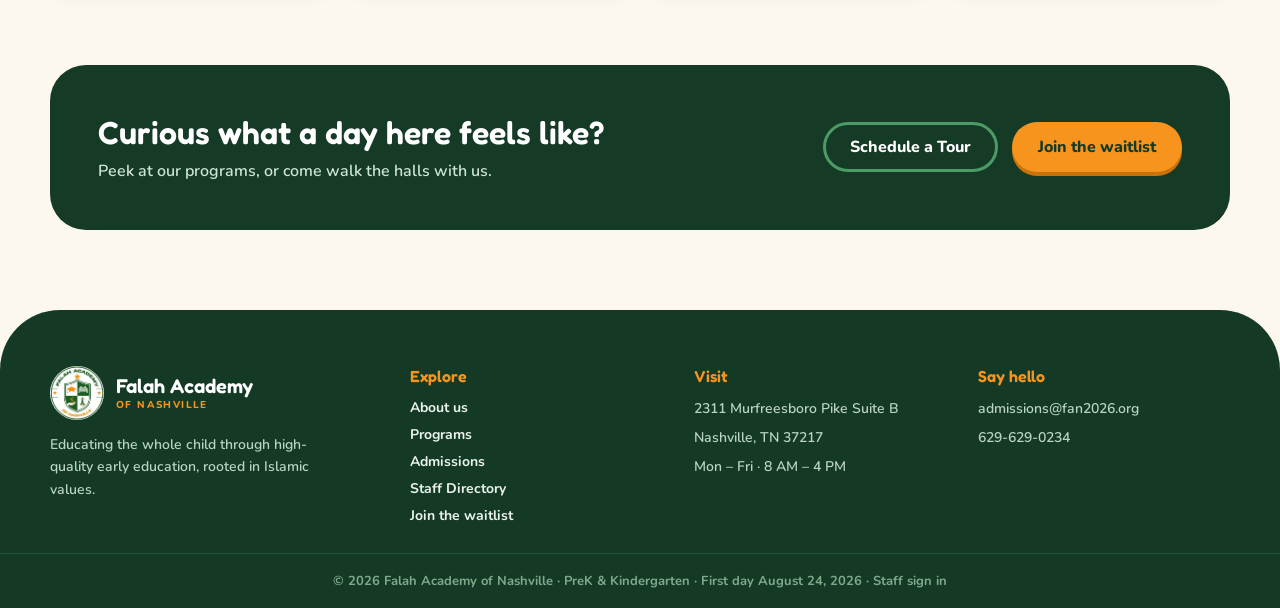
==== commit 39201079: "Show the full street address consistently site-wide Adds "2311 Murfreesboro Pike Suite B" alongside " ====
--- a/About.html
+++ b/About.html
@@ -280,6 +280,7 @@
     <div>
       <div style="font:600 16px 'Fredoka',sans-serif;color:#F7941D;margin-bottom:12px">Visit</div>
       <div style="display:flex;flex-direction:column;gap:8px;font:600 14px/1.5 'Nunito',sans-serif;color:#B9D4C0">
+        <span>2311 Murfreesboro Pike Suite B</span>
         <span>Nashville, TN 37217</span>
         <span>Mon – Fri · 8 AM – 4 PM</span>
       </div>
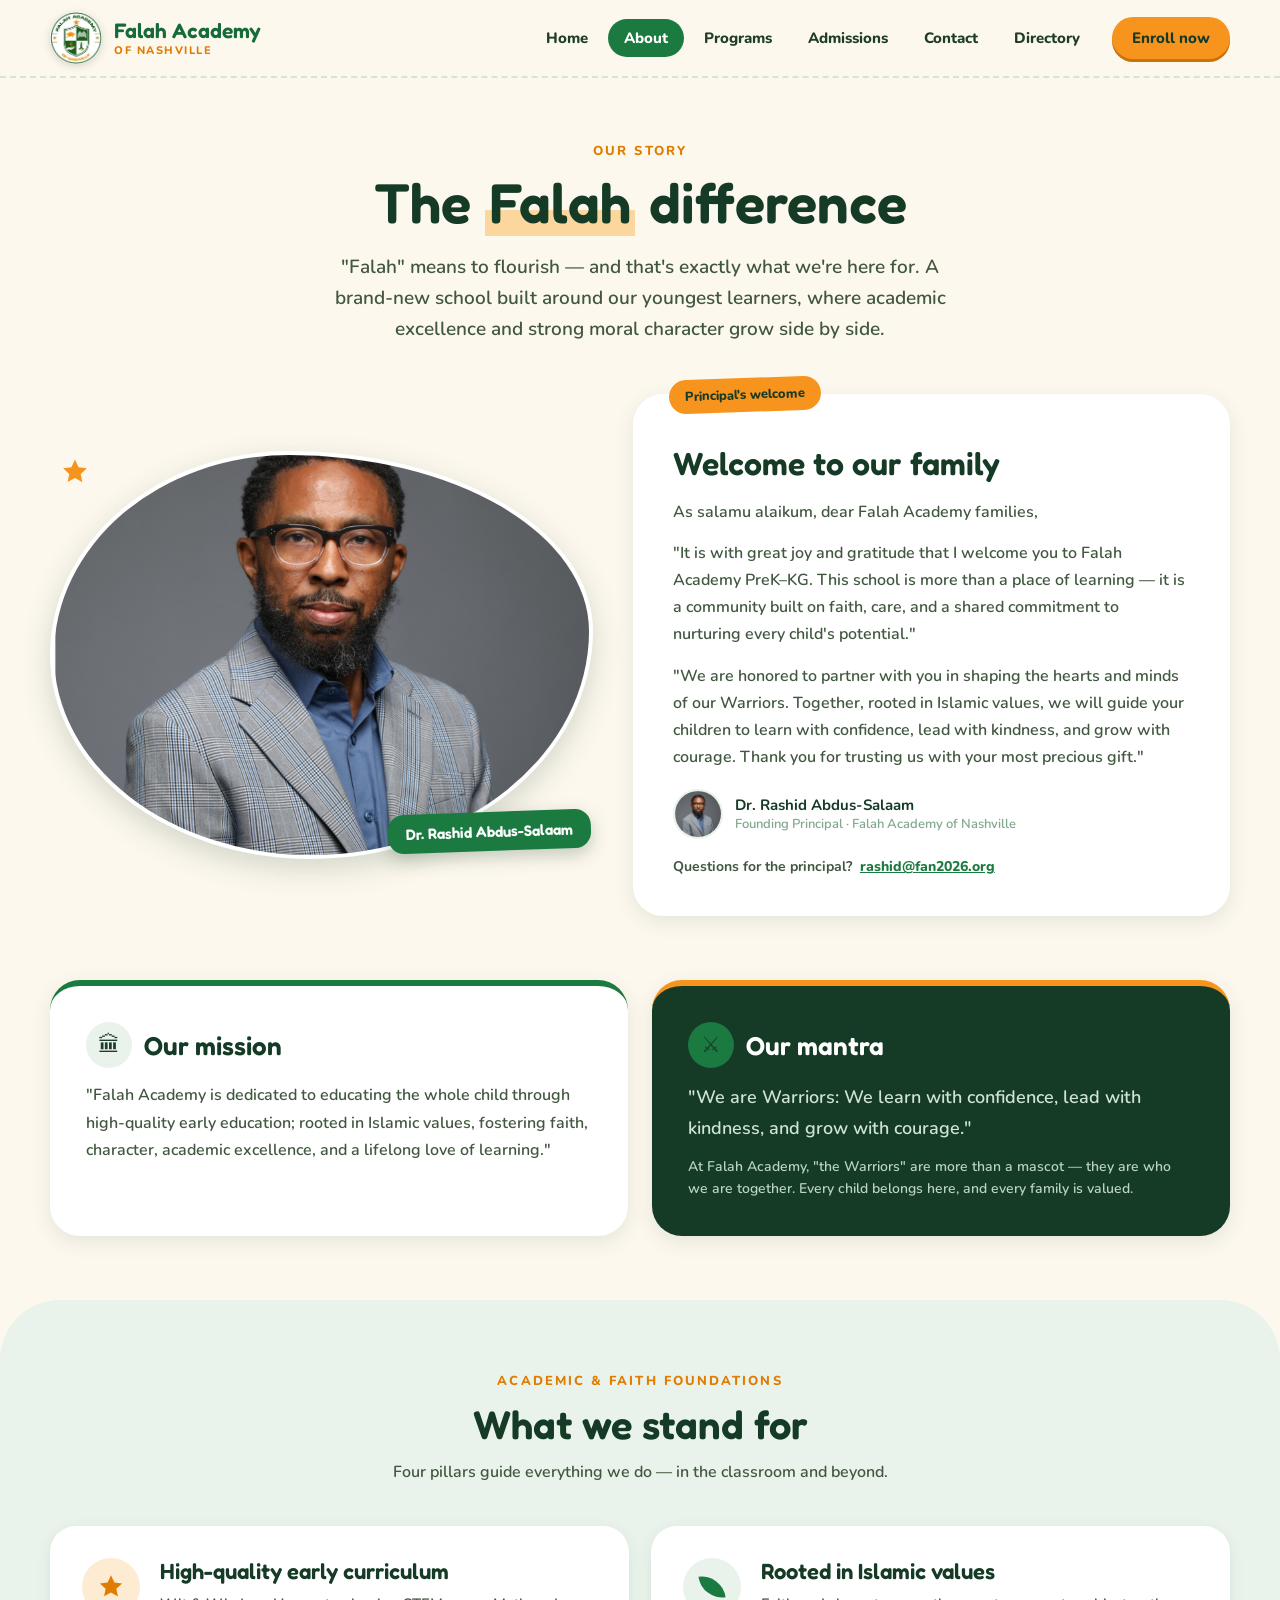
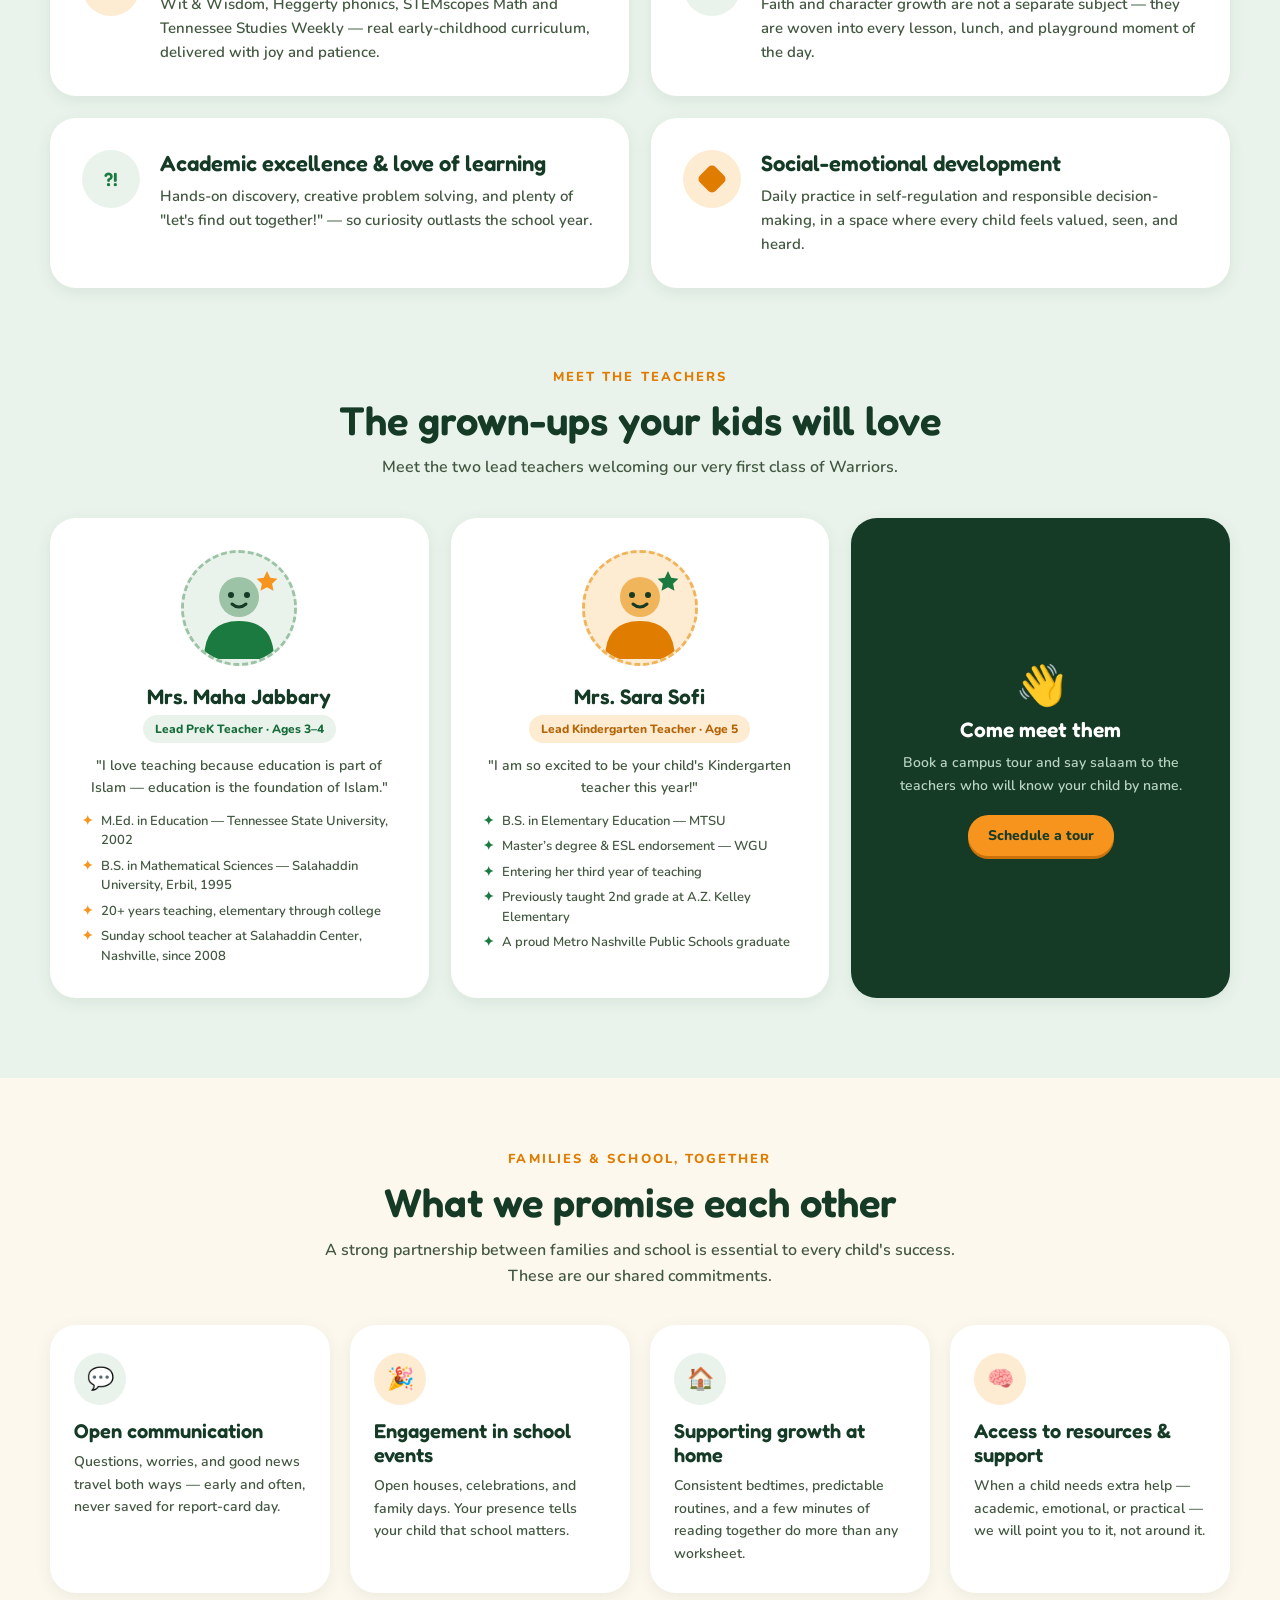
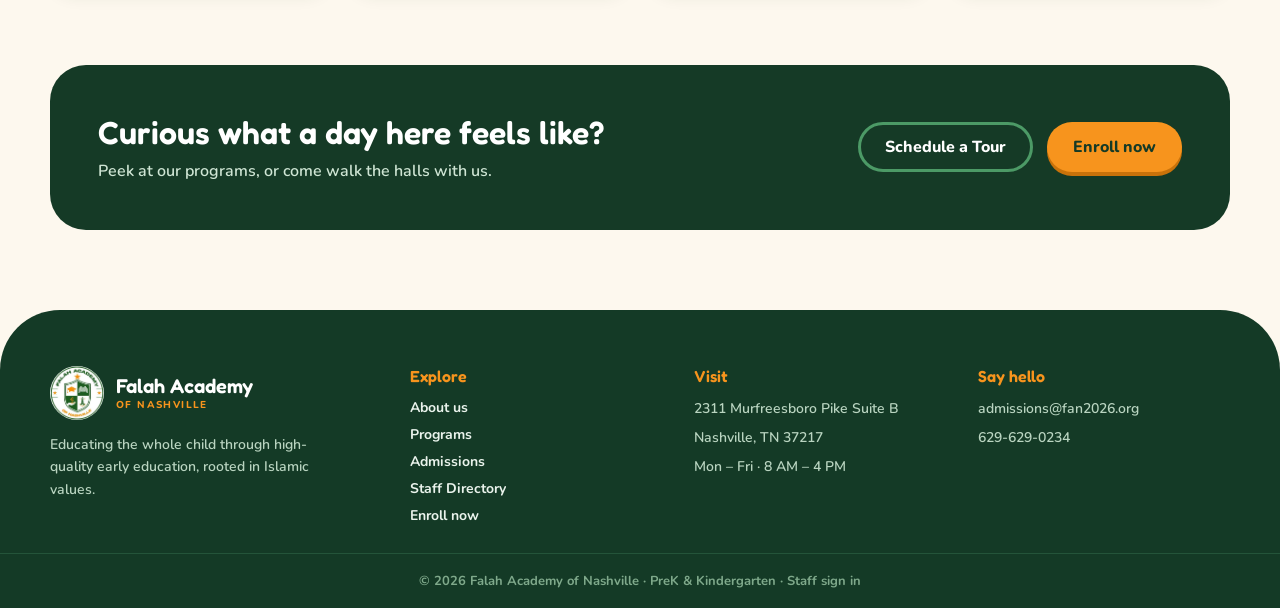
==== commit f5754a03: "Switch CTAs from "Join the waitlist" to "Enroll now" site-wide School has started, so the waitlist f" ====
--- a/About.html
+++ b/About.html
@@ -52,7 +52,7 @@
         <span style="font:800 11px 'Nunito',sans-serif;letter-spacing:.14em;text-transform:uppercase;color:#E07C00">of Nashville</span>
       </span>
     </a>
-    <nav style="margin-left:auto;display:flex;align-items:center;gap:4px">
+    <nav id="site-nav" style="margin-left:auto;display:flex;align-items:center;gap:4px">
       <a href="index.html" class="nav-link">Home</a>
       <a href="About.html" class="nav-link active">About</a>
       <a href="Programs.html" class="nav-link">Programs</a>
@@ -60,7 +60,10 @@
       <a href="Contact.html" class="nav-link">Contact</a>
       <a href="Directory.html" class="nav-link">Directory</a>
     </nav>
-    <a href="Apply.html" class="cta-pill">Join the waitlist</a>
+    <button class="nav-toggle" type="button" aria-haspopup="true" aria-expanded="false" aria-controls="site-nav" aria-label="Menu">
+      <span class="bars" aria-hidden="true"><span></span><span></span><span></span></span>
+    </button>
+    <a href="Apply.html" class="cta-pill">Enroll now</a>
   </div>
 </header>
 
@@ -253,7 +256,7 @@
     </div>
     <div style="display:flex;gap:14px;flex-wrap:wrap">
       <a href="Contact.html" class="btn-outline">Schedule a Tour</a>
-      <a href="Apply.html" class="cta-pill-lg">Join the waitlist</a>
+      <a href="Apply.html" class="cta-pill-lg">Enroll now</a>
     </div>
   </div>
 </section>
@@ -274,7 +277,7 @@
         <a href="Programs.html" class="footer-link">Programs</a>
         <a href="Admissions.html" class="footer-link">Admissions</a>
         <a href="Directory.html" class="footer-link">Staff Directory</a>
-        <a href="Apply.html" class="footer-link">Join the waitlist</a>
+        <a href="Apply.html" class="footer-link">Enroll now</a>
       </div>
     </div>
     <div>
@@ -293,7 +296,7 @@
       </div>
     </div>
   </div>
-  <div style="border-top:1px solid #24543A;text-align:center;padding:18px 24px;font:700 13px 'Nunito',sans-serif;color:#7FA98B">© 2026 Falah Academy of Nashville · PreK &amp; Kindergarten · First day August 24, 2026 · <a href="Admin.html" class="footer-muted-link" style="color:#7FA98B">Staff sign in</a></div>
+  <div style="border-top:1px solid #24543A;text-align:center;padding:18px 24px;font:700 13px 'Nunito',sans-serif;color:#7FA98B">© 2026 Falah Academy of Nashville · PreK &amp; Kindergarten · <a href="Admin.html" class="footer-muted-link" style="color:#7FA98B">Staff sign in</a></div>
 </footer>
 
 </body>
--- a/assets/site.css
+++ b/assets/site.css
@@ -25,12 +25,21 @@
   html{scroll-behavior:auto}
 }
 
+/* ---------- Nav hamburger (hidden on desktop; the ≤980px block below
+   turns it on and collapses .hdr nav into its dropdown) ---------- */
+.nav-toggle{display:none;border:none;cursor:pointer;align-items:center;justify-content:center;background:#E9F3EB;color:#166B38;width:42px;height:42px;border-radius:999px;margin-left:auto;transition:background .15s,color .15s}
+.nav-toggle:hover{background:#D8EBDC}
+.nav-toggle[aria-expanded="true"]{background:#1B7A40;color:#fff}
+.nav-toggle .bars{display:flex;flex-direction:column;gap:3px;width:16px}
+.nav-toggle .bars span{display:block;height:2px;border-radius:2px;background:currentColor}
+
 /* ---------- Tablet (≤980px) ---------- */
 @media(max-width:980px){
-  .hdr{flex-wrap:wrap;row-gap:6px}
-  .hdr nav{order:3;width:100%;margin-left:0!important;overflow-x:auto;padding-bottom:6px;-webkit-overflow-scrolling:touch;scrollbar-width:none}
-  .hdr nav::-webkit-scrollbar{display:none}
-  .hdr .cta-pill{margin-left:auto}
+  .hdr{position:relative}
+  .hdr nav{display:none!important;position:absolute;top:calc(100% + 12px);right:24px;flex-direction:column;align-items:stretch;min-width:220px;width:auto;background:#fff;border-radius:20px;box-shadow:0 14px 38px rgba(20,60,35,.20);padding:10px;z-index:60}
+  .hdr nav.nav-open{display:flex!important}
+  .hdr nav .nav-link{border-radius:12px;padding:12px 14px}
+  .nav-toggle{display:flex}
 
   .rg2{grid-template-columns:1fr!important}
   .rg3{grid-template-columns:1fr 1fr!important}
@@ -48,7 +57,7 @@
   .hdr img{width:42px!important;height:42px!important}
   .hdr>a>span>span:first-child{font:600 17px 'Fredoka',sans-serif!important}
   .hdr>a>span>span:last-child{font-size:9px!important}
-  .hdr .cta-pill{font-size:13px;padding:8px 12px;margin-left:auto}
+  .hdr .cta-pill{font-size:13px;padding:8px 12px}
 
   .rg2,.rg3,.rg4,.fgrid,.fldg,.field-grid{grid-template-columns:1fr!important}
 
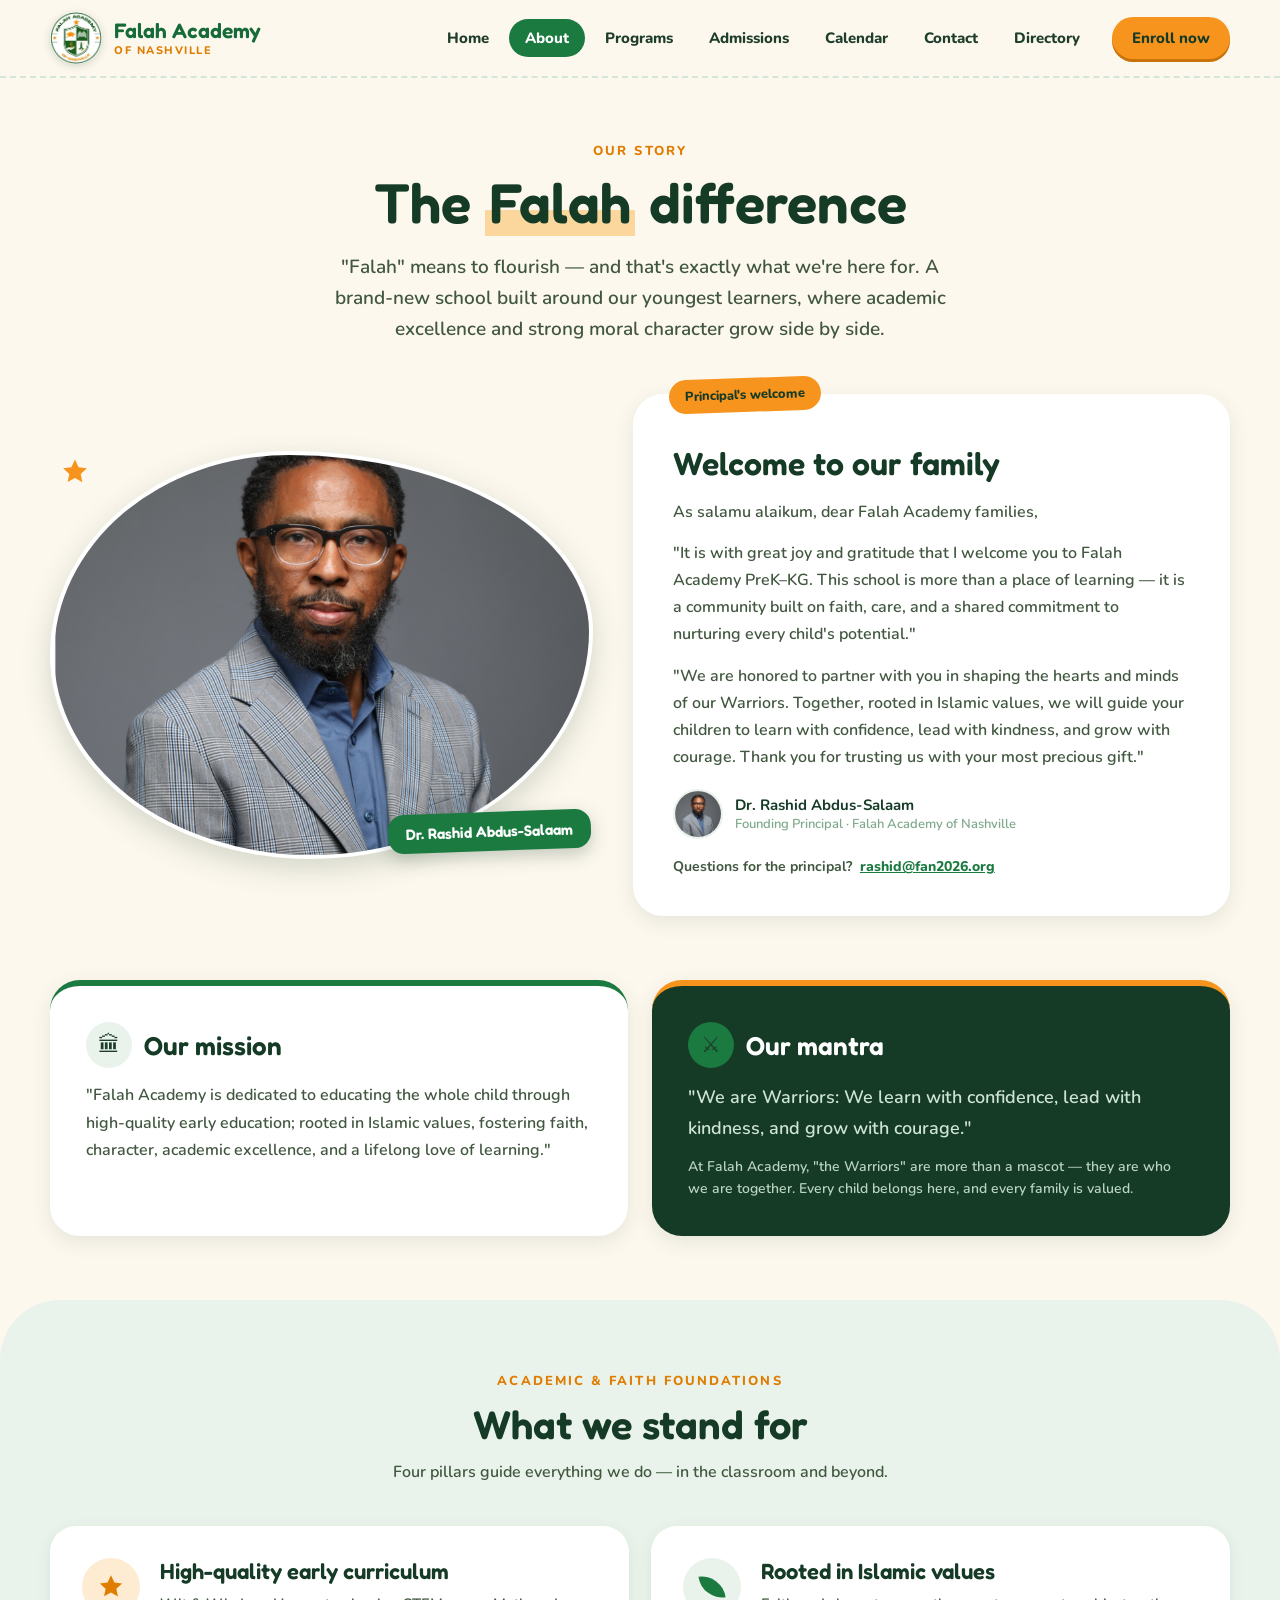
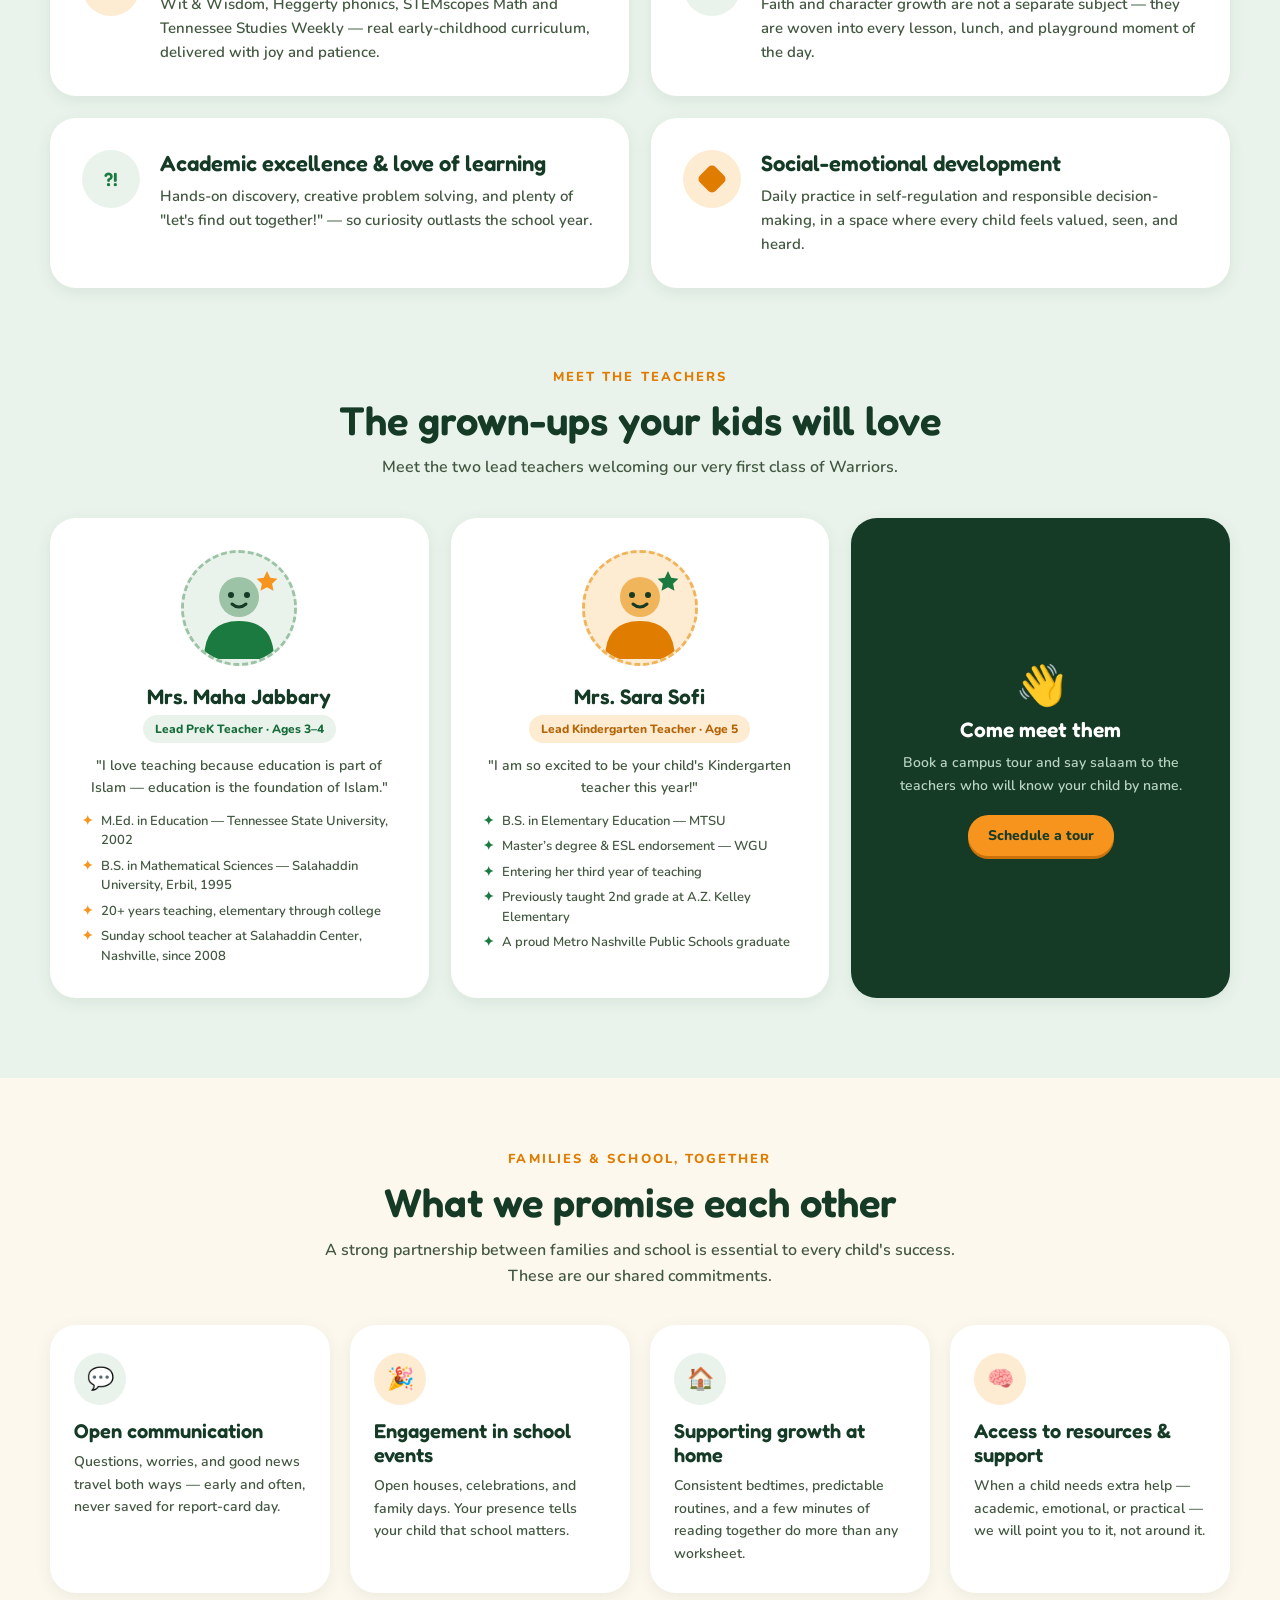
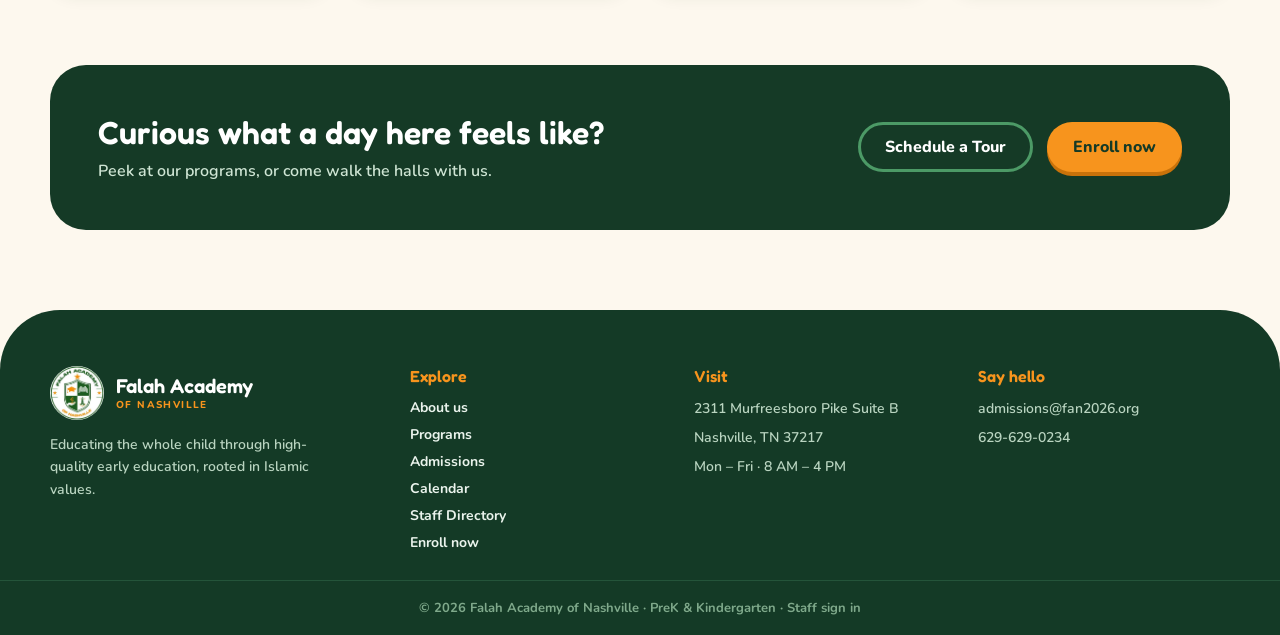
==== commit 0493978f: "Add an interactive 2026-27 academic calendar New Calendar.html, transcribed from the printed 26_27 c" ====
--- a/About.html
+++ b/About.html
@@ -57,6 +57,7 @@
       <a href="About.html" class="nav-link active">About</a>
       <a href="Programs.html" class="nav-link">Programs</a>
       <a href="Admissions.html" class="nav-link">Admissions</a>
+      <a href="Calendar.html" class="nav-link">Calendar</a>
       <a href="Contact.html" class="nav-link">Contact</a>
       <a href="Directory.html" class="nav-link">Directory</a>
     </nav>
@@ -276,6 +277,7 @@
         <a href="About.html" class="footer-link">About us</a>
         <a href="Programs.html" class="footer-link">Programs</a>
         <a href="Admissions.html" class="footer-link">Admissions</a>
+        <a href="Calendar.html" class="footer-link">Calendar</a>
         <a href="Directory.html" class="footer-link">Staff Directory</a>
         <a href="Apply.html" class="footer-link">Enroll now</a>
       </div>
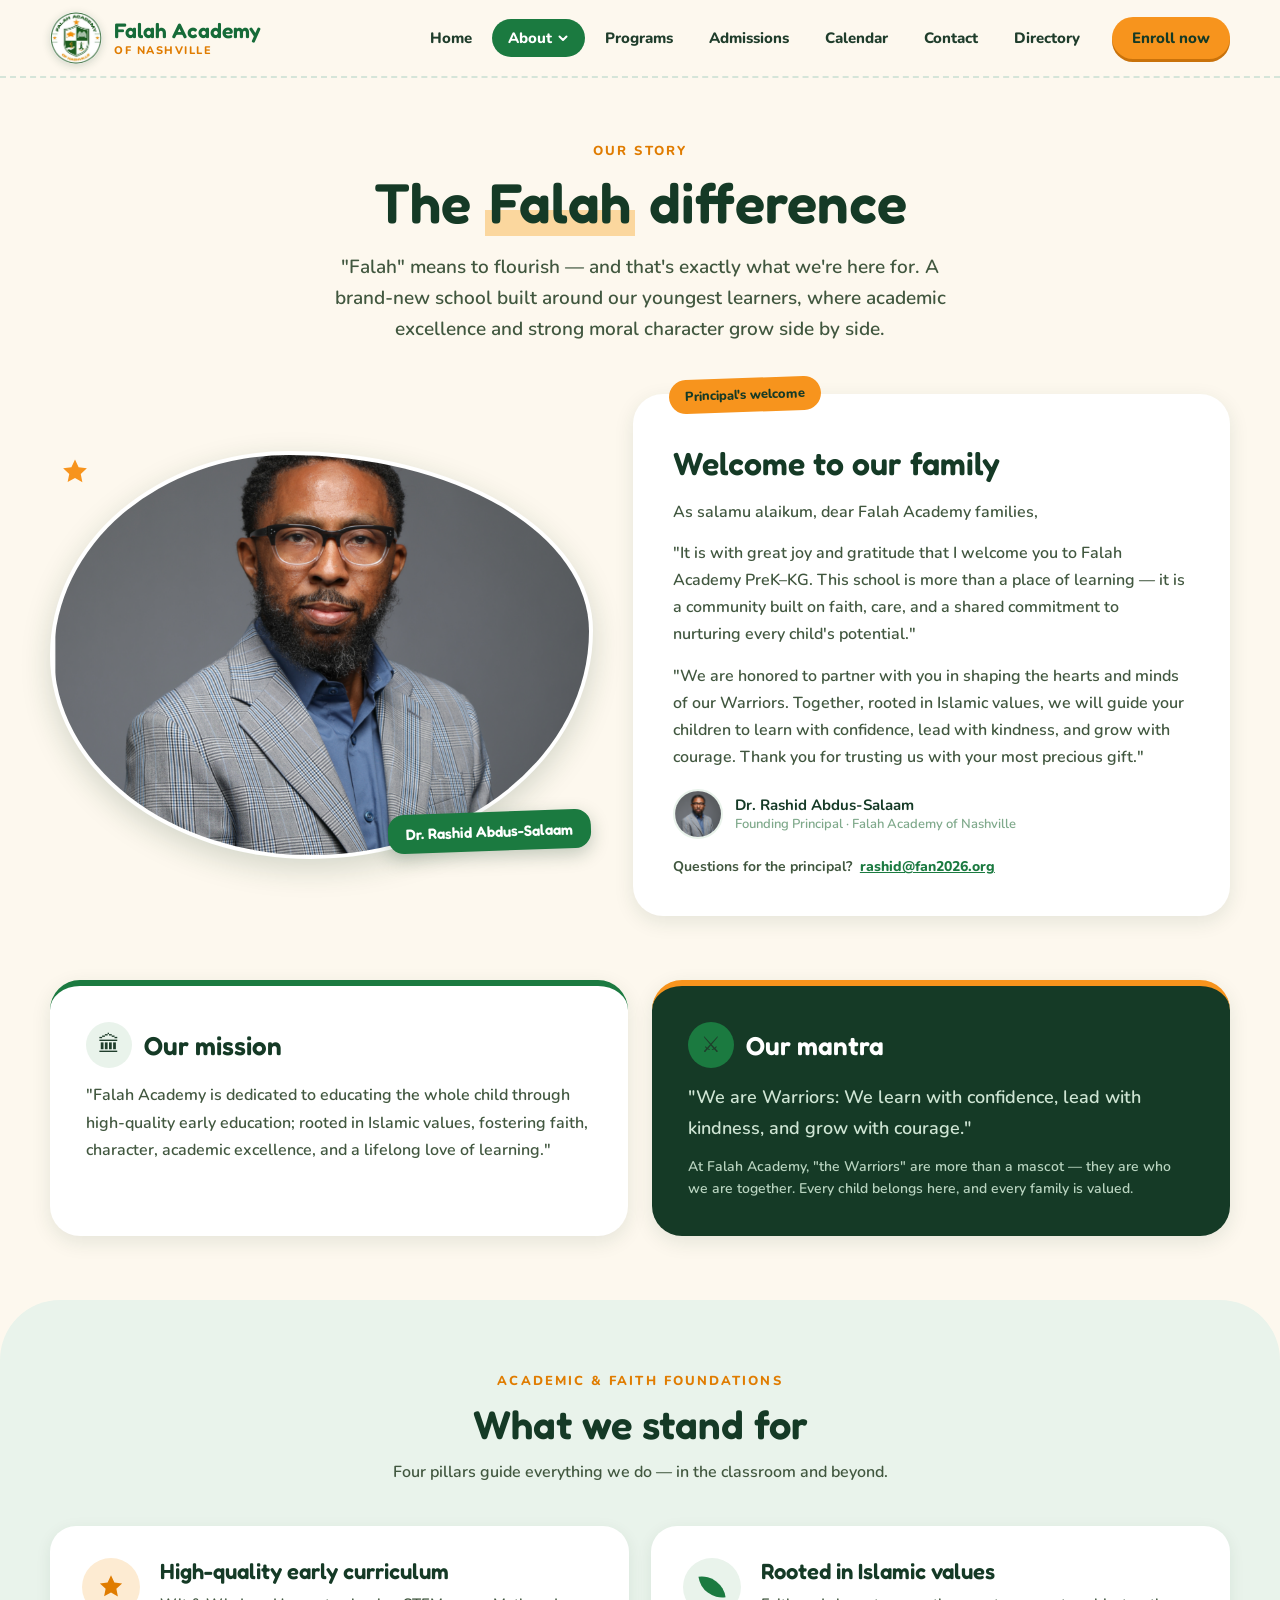
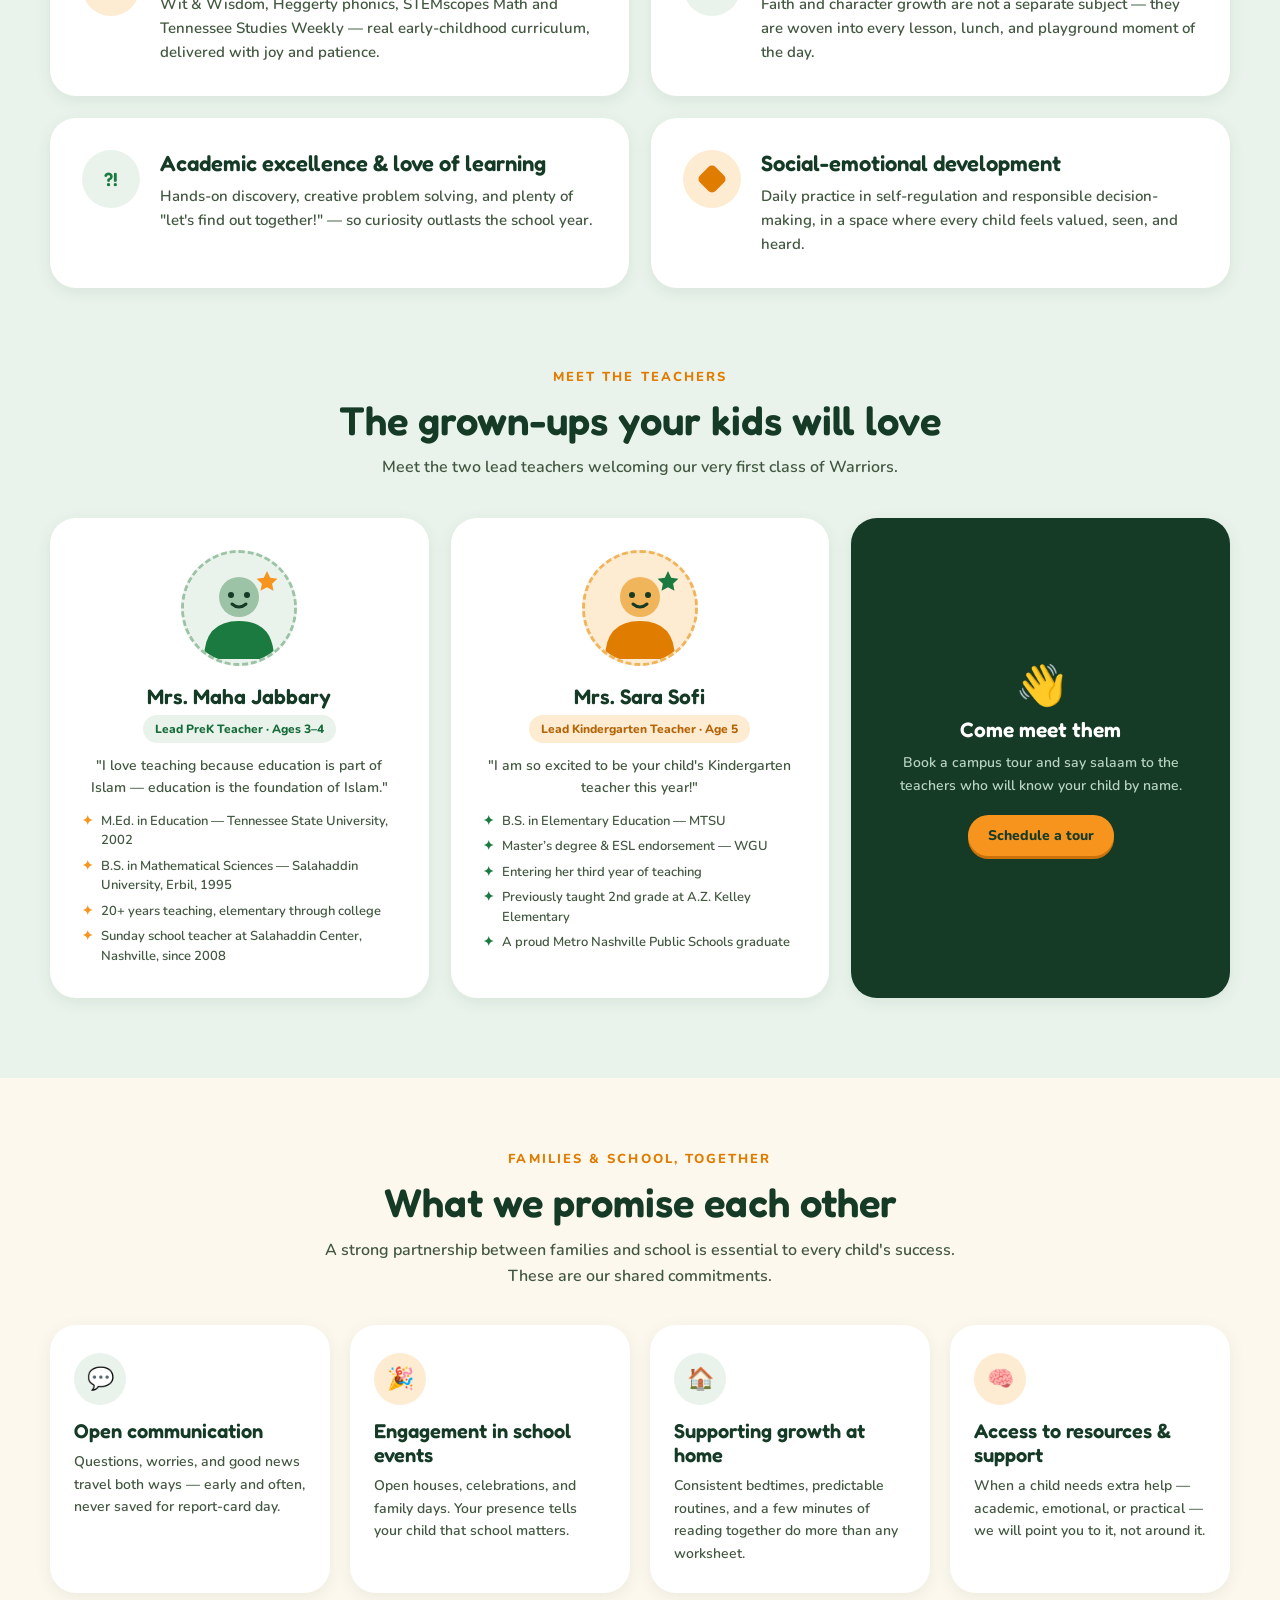
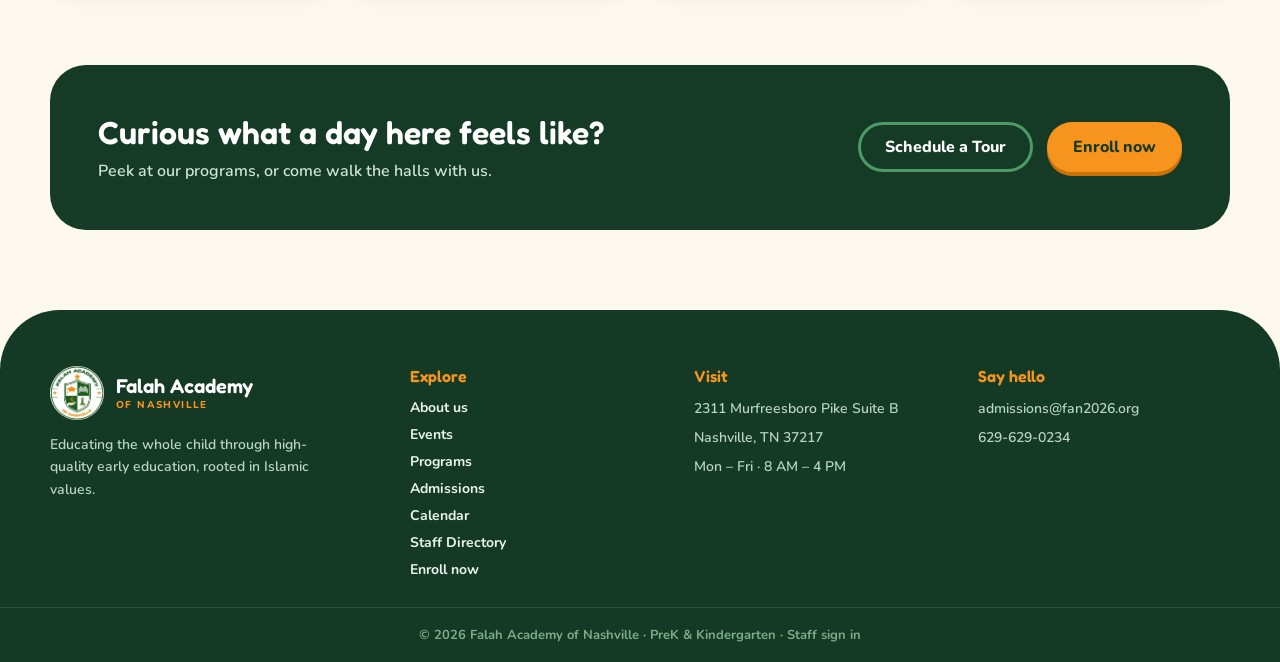
==== commit 53f79662: "Add Events page with staff-managed events and flyers - About ▾ dropdown in the nav (Our story / Even" ====
--- a/About.html
+++ b/About.html
@@ -54,7 +54,13 @@
     </a>
     <nav id="site-nav" style="margin-left:auto;display:flex;align-items:center;gap:4px">
       <a href="index.html" class="nav-link">Home</a>
-      <a href="About.html" class="nav-link active">About</a>
+      <div class="nav-dd">
+        <a href="About.html" class="nav-link active" aria-haspopup="true">About <svg class="nav-caret" viewBox="0 0 12 12" aria-hidden="true"><path d="M2.5 4.5 6 8l3.5-3.5" fill="none" stroke="currentColor" stroke-width="2" stroke-linecap="round" stroke-linejoin="round"/></svg></a>
+        <div class="nav-dd-menu">
+          <a href="About.html" class="nav-dd-item current" aria-current="page">Our story</a>
+          <a href="Events.html" class="nav-dd-item">Events</a>
+        </div>
+      </div>
       <a href="Programs.html" class="nav-link">Programs</a>
       <a href="Admissions.html" class="nav-link">Admissions</a>
       <a href="Calendar.html" class="nav-link">Calendar</a>
@@ -64,7 +70,7 @@
     <button class="nav-toggle" type="button" aria-haspopup="true" aria-expanded="false" aria-controls="site-nav" aria-label="Menu">
       <span class="bars" aria-hidden="true"><span></span><span></span><span></span></span>
     </button>
-    <a href="Apply.html" class="cta-pill">Enroll now</a>
+    <a href="https://app.schoolpro.us/Application/StudentRegistration/38708" target="_blank" rel="noopener" class="cta-pill">Enroll now</a>
   </div>
 </header>
 
@@ -257,7 +263,7 @@
     </div>
     <div style="display:flex;gap:14px;flex-wrap:wrap">
       <a href="Contact.html" class="btn-outline">Schedule a Tour</a>
-      <a href="Apply.html" class="cta-pill-lg">Enroll now</a>
+      <a href="https://app.schoolpro.us/Application/StudentRegistration/38708" target="_blank" rel="noopener" class="cta-pill-lg">Enroll now</a>
     </div>
   </div>
 </section>
@@ -275,11 +281,12 @@
       <div style="font:600 16px 'Fredoka',sans-serif;color:#F7941D;margin-bottom:12px">Explore</div>
       <div style="display:flex;flex-direction:column;gap:8px;font:700 14px 'Nunito',sans-serif">
         <a href="About.html" class="footer-link">About us</a>
+        <a href="Events.html" class="footer-link">Events</a>
         <a href="Programs.html" class="footer-link">Programs</a>
         <a href="Admissions.html" class="footer-link">Admissions</a>
         <a href="Calendar.html" class="footer-link">Calendar</a>
         <a href="Directory.html" class="footer-link">Staff Directory</a>
-        <a href="Apply.html" class="footer-link">Enroll now</a>
+        <a href="https://app.schoolpro.us/Application/StudentRegistration/38708" target="_blank" rel="noopener" class="footer-link">Enroll now</a>
       </div>
     </div>
     <div>
--- a/assets/site.css
+++ b/assets/site.css
@@ -70,3 +70,26 @@
   /* Big rounded section corners feel oversized on small screens */
   section[style*="border-radius:60px"],footer[style*="border-radius:60px"]{border-radius:36px 36px 0 0!important}
 }
+
+/* ---------- About ▾ dropdown in the header nav ----------
+   Desktop: opens on hover or keyboard focus. ≤980px: the sub-links
+   are shown inline (indented) inside the hamburger panel. */
+.nav-dd{position:relative;display:flex}
+.nav-dd>.nav-link{display:inline-flex;align-items:center;gap:5px}
+.nav-caret{width:12px;height:12px;transition:transform .15s}
+.nav-dd:hover .nav-caret,.nav-dd:focus-within .nav-caret{transform:rotate(180deg)}
+.nav-dd-menu{position:absolute;top:100%;left:0;padding-top:8px;min-width:180px;display:none;flex-direction:column;z-index:70}
+.nav-dd-menu::before{content:"";position:absolute;inset:8px 0 0;background:#fff;border-radius:16px;box-shadow:0 14px 38px rgba(20,60,35,.20);z-index:-1}
+.nav-dd:hover .nav-dd-menu,.nav-dd:focus-within .nav-dd-menu{display:flex}
+.nav-dd-item{text-decoration:none;font:800 15px 'Nunito',sans-serif;color:#1F3D2B;padding:11px 16px;margin:0 6px;border-radius:12px;transition:background .15s,color .15s}
+.nav-dd-item:first-child{margin-top:6px}
+.nav-dd-item:last-child{margin-bottom:6px}
+.nav-dd-item:hover{background:#E9F3EB;color:#1F3D2B}
+.nav-dd-item.current{color:#166B38;background:#E9F3EB}
+@media(max-width:980px){
+  .nav-dd{flex-direction:column}
+  .nav-caret{display:none}
+  .nav-dd-menu{position:static;display:flex;padding:0 0 0 14px;min-width:0}
+  .nav-dd-menu::before{display:none}
+  .nav-dd-item{margin:0!important;padding:10px 14px;font-size:14px;color:#41573F}
+}
